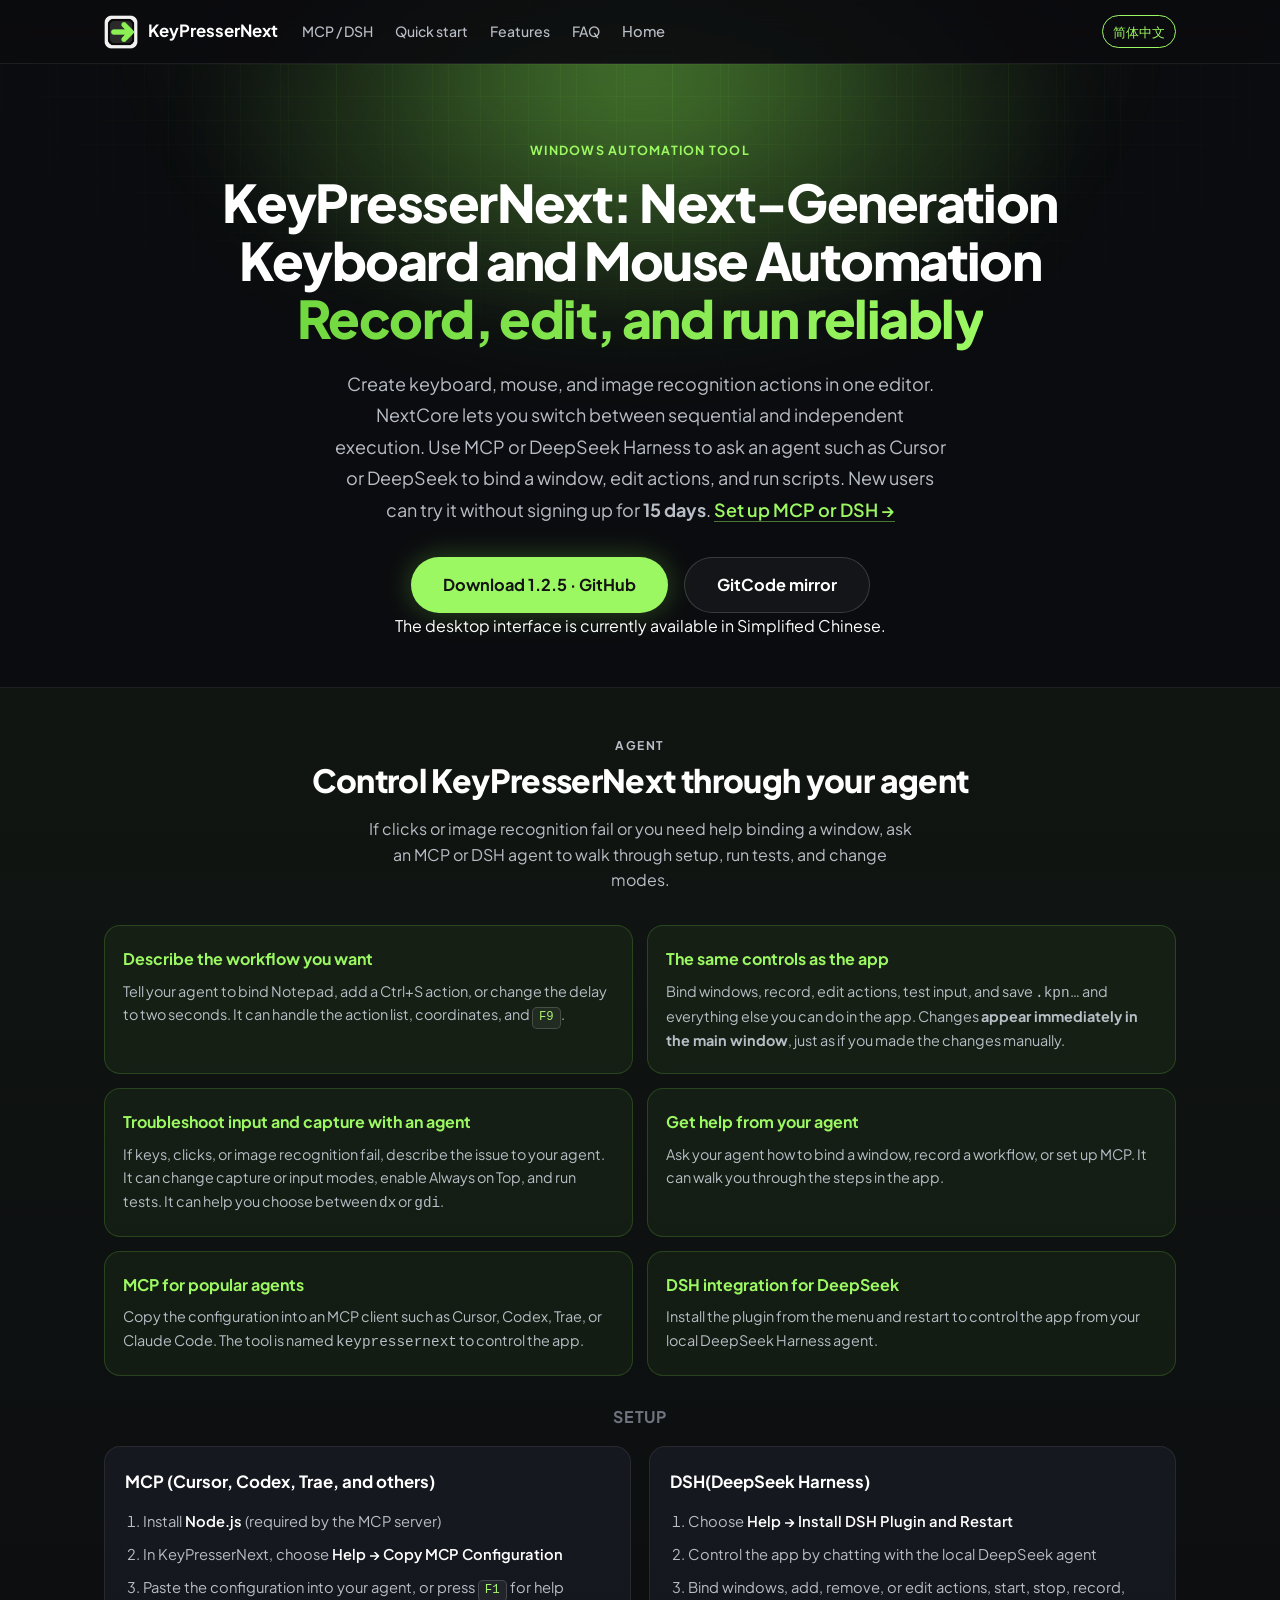
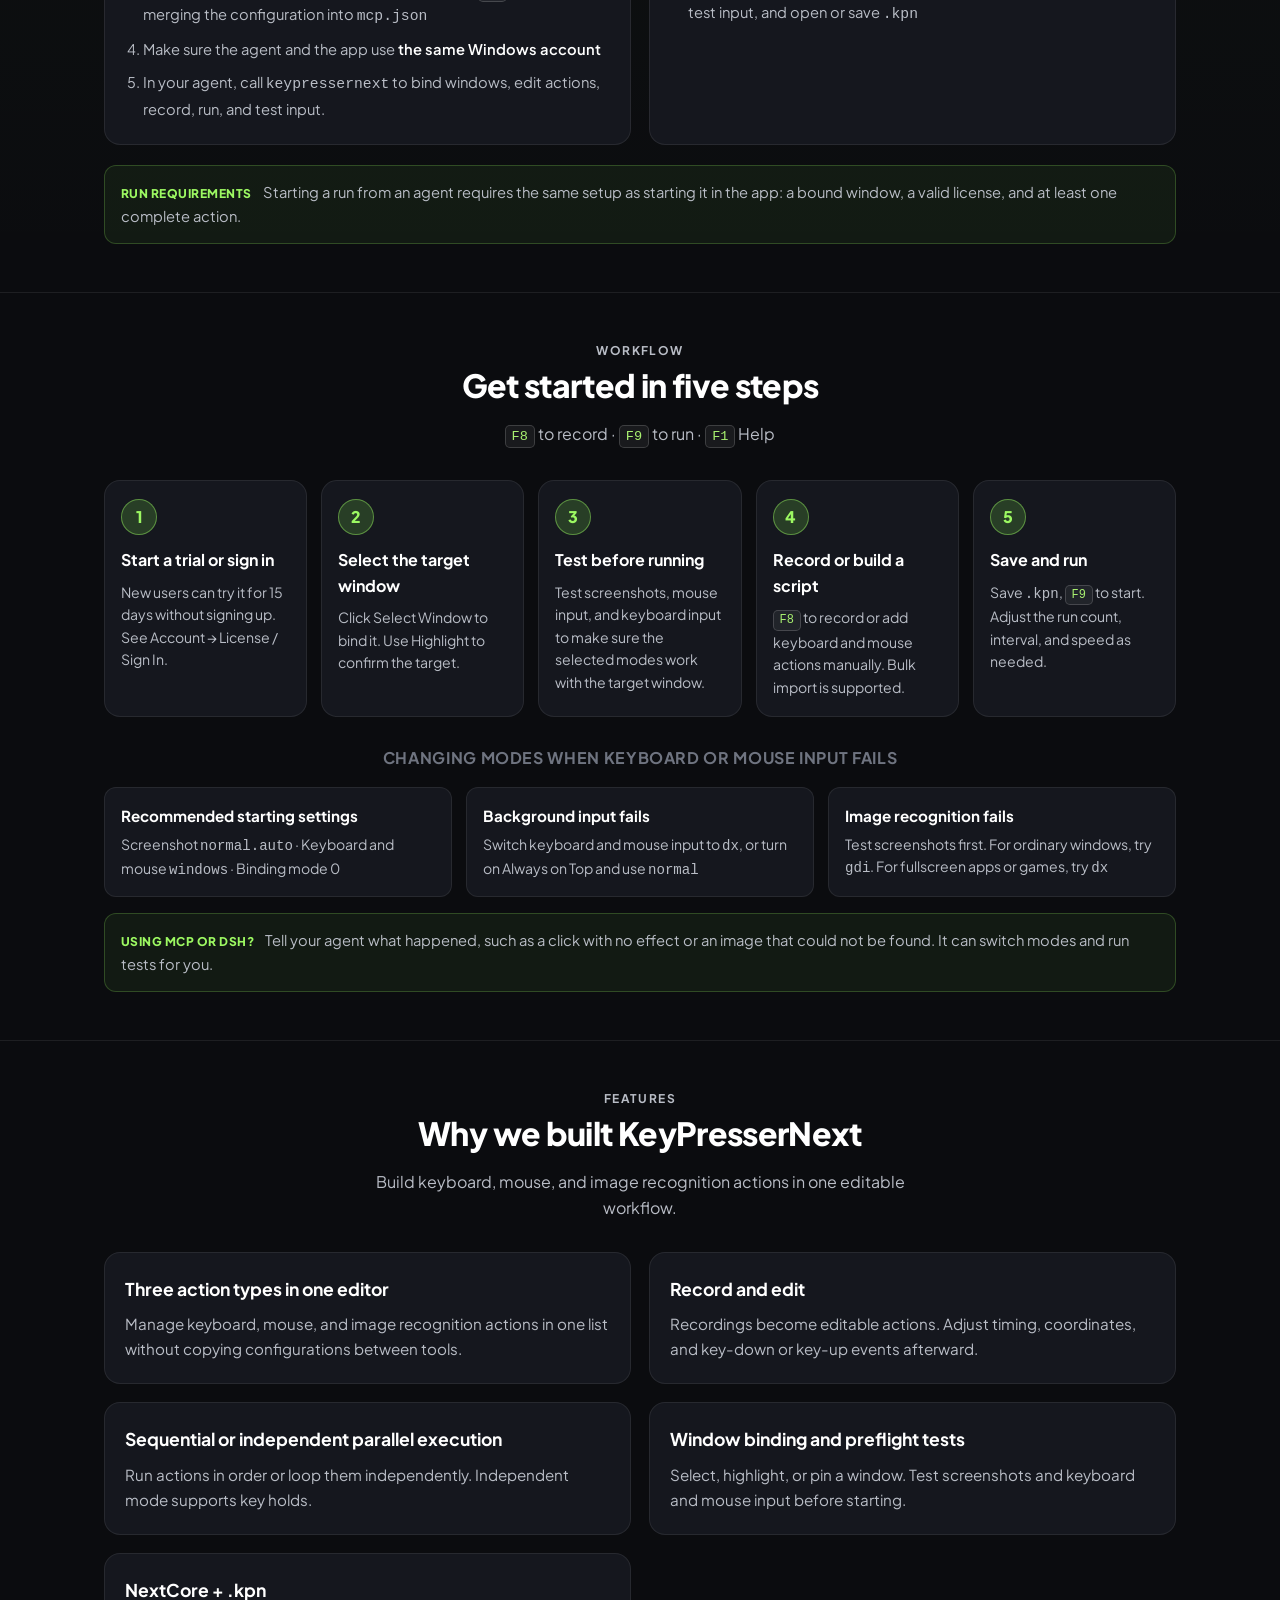
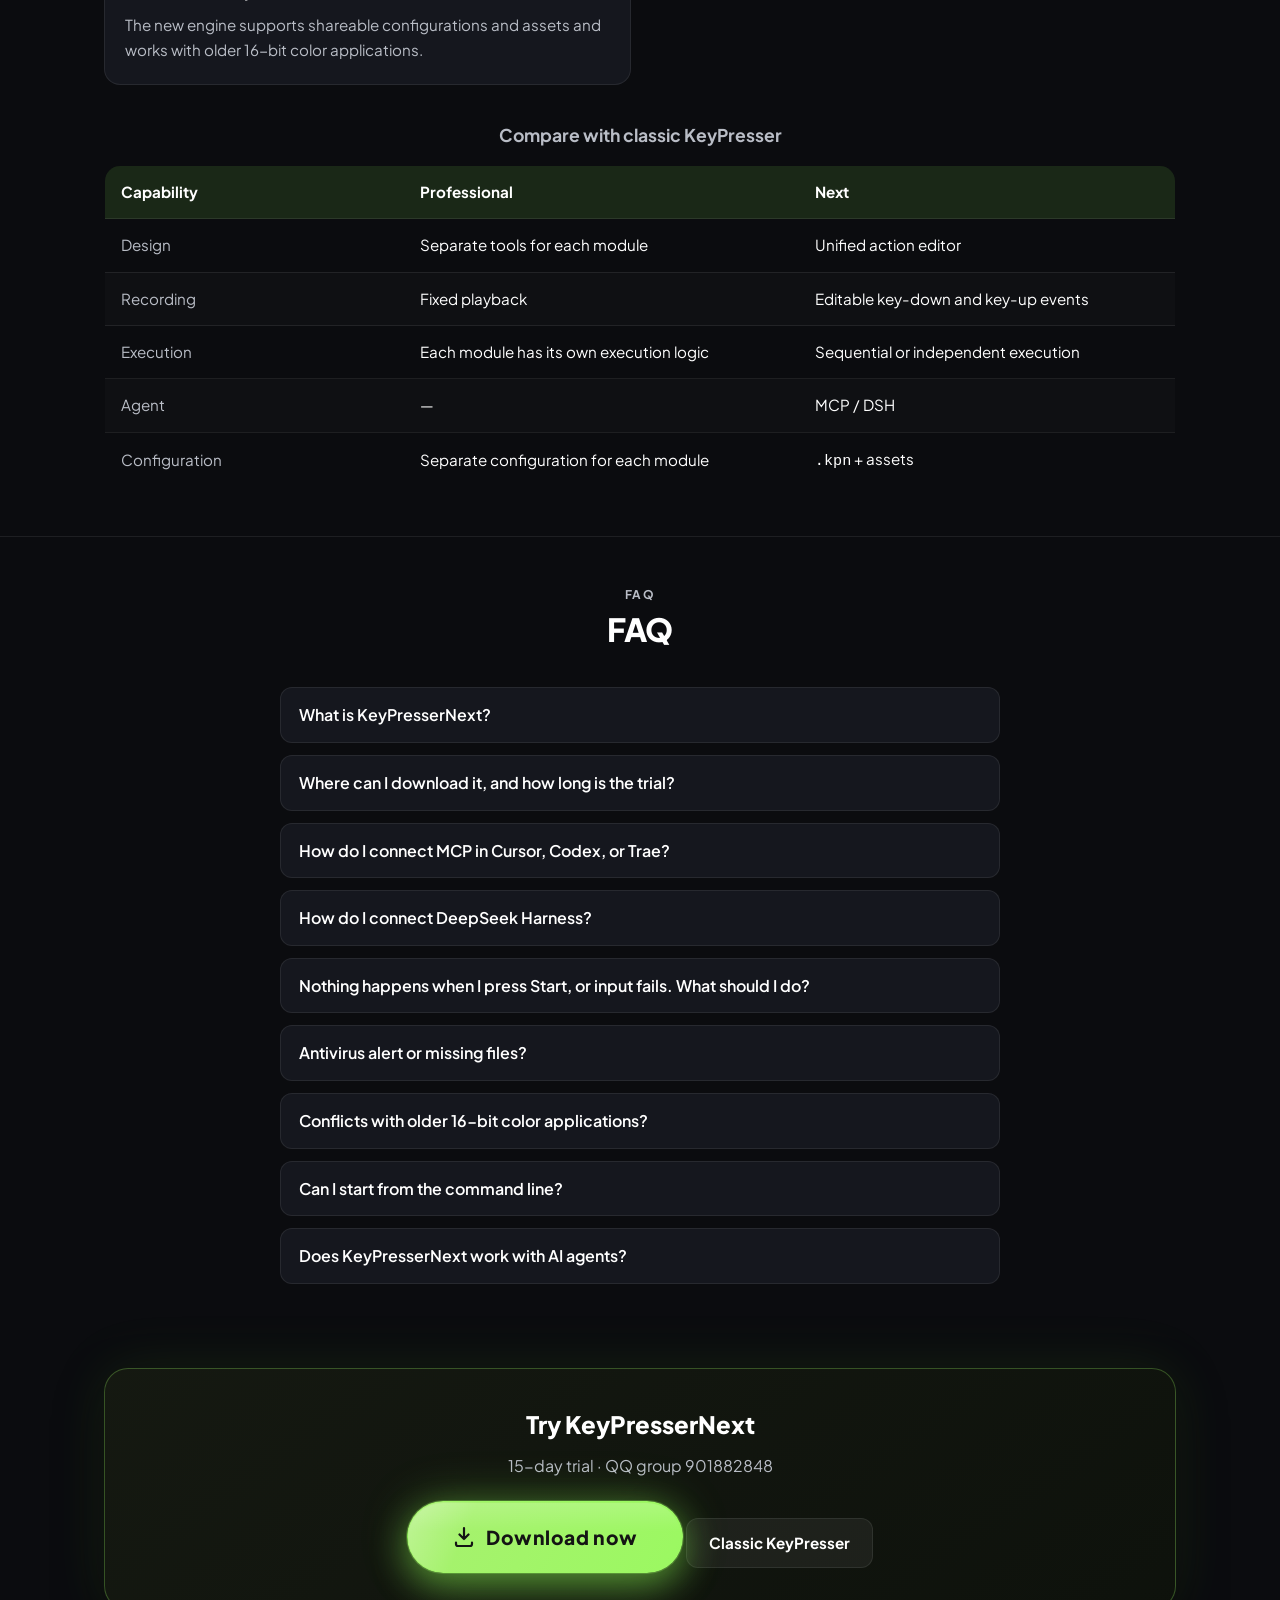
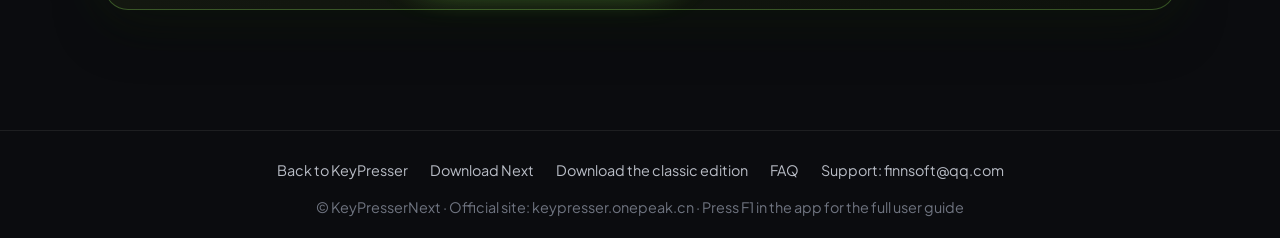
==== en.html @ f45d4921 "Publish the bilingual KeyPresserNext product site" ====
<!DOCTYPE html>
<html lang="en">
<head>
    <meta charset="UTF-8">
    <meta name="viewport" content="width=device-width, initial-scale=1.0">
    <title>KeyPresserNext — Windows Macro Editor with MCP Support</title>
    <meta name="description" content="Download KeyPresserNext for Windows. Record and edit keyboard, mouse, and image actions in one list, then replay them or control the editor with MCP. Try it for 15 days.">
    <meta name="author" content="KeyPresserNext">
    <meta name="robots" content="index,follow,max-image-preview:large,max-snippet:-1,max-video-preview:-1">
    <meta name="theme-color" content="#101208">
    <meta name="application-name" content="KeyPresserNext">
    <link rel="canonical" href="https://keypressernext.onepeak.cn/en.html">
    <link rel="alternate" hreflang="zh-CN" href="https://keypressernext.onepeak.cn/">
    <link rel="alternate" hreflang="en" href="https://keypressernext.onepeak.cn/en.html">
    <link rel="alternate" hreflang="x-default" href="https://keypressernext.onepeak.cn/">
    <meta property="og:locale:alternate" content="zh_CN">
    <meta property="og:title" content="KeyPresserNext — Windows Macro Editor with MCP Support">
    <meta property="og:description" content="Download KeyPresserNext for Windows. Record and edit keyboard, mouse, and image actions in one list, then replay them or control the editor with MCP. Try it for 15 days.">
    <meta property="og:type" content="website">
    <meta property="og:url" content="https://keypressernext.onepeak.cn/en.html">
    <meta property="og:site_name" content="KeyPresserNext">
    <meta property="og:locale" content="en_US">
    <meta property="og:image" content="https://cdn.jsdelivr.net/gh/wang161113/blogImage@main/img/keypresser-next-ui-1.2.0-dsh.png">
    <meta property="og:image:alt" content="KeyPresserNext running alongside DeepSeek Harness">
    <meta name="twitter:card" content="summary_large_image">
    <meta name="twitter:title" content="KeyPresserNext — Windows Macro Editor with MCP Support">
    <meta name="twitter:description" content="Download KeyPresserNext for Windows. Record and edit keyboard, mouse, and image actions in one list, then replay them or control the editor with MCP. Try it for 15 days.">
    <meta name="twitter:image" content="https://cdn.jsdelivr.net/gh/wang161113/blogImage@main/img/keypresser-next-ui-1.2.0-dsh.png">
    <meta name="twitter:image:alt" content="Preview of KeyPresserNext with DeepSeek Harness">
    <link rel="icon" href="keypresser-next-logo.png" type="image/png">
    <link rel="shortcut icon" href="keypresser-next-logo.png" type="image/png">
    <link rel="apple-touch-icon" href="keypresser-next-logo.png">
    <link rel="alternate" type="text/plain" href="https://keypresser.onepeak.cn/llms.txt" title="LLM summary">
    <link rel="alternate" type="text/plain" href="https://keypresser.onepeak.cn/llms-full.txt" title="LLM full summary">
    <script type="application/ld+json">
{
      "@context": "https://schema.org",
      "@graph": [
        {
          "@type": "Organization",
          "@id": "https://keypresser.onepeak.cn/#organization",
          "name": "KeyPresser",
          "url": "https://keypresser.onepeak.cn/",
          "logo": {
            "@type": "ImageObject",
            "url": "https://keypresser.onepeak.cn/logo.png"
          },
          "sameAs": [
            "https://keypresser.onepeak.cn/llms.txt"
          ]
        },
        {
          "@type": "WebSite",
          "@id": "https://keypresser.onepeak.cn/#website",
          "url": "https://keypresser.onepeak.cn/",
          "name": "Official KeyPresser site",
          "inLanguage": "en",
          "publisher": {
            "@id": "https://keypresser.onepeak.cn/#organization"
          }
        },
        {
          "@type": "WebPage",
          "@id": "https://keypressernext.onepeak.cn/en.html#webpage",
          "url": "https://keypressernext.onepeak.cn/en.html",
          "name": "KeyPresserNext – Windows Automation Editor",
          "headline": "KeyPresserNext: Control keyboard and mouse automation with MCP agents",
          "description": "KeyPresserNext combines keyboard, mouse, and image recognition in one action editor. It supports MCP, DeepSeek Harness, multiple agents, and 16-bit color compatibility. Edit recordings and switch between sequential and independent execution with NextCore. Available now with a 15-day trial and no signup.",
          "datePublished": "2026-07-21",
          "dateModified": "2026-11-22",
          "inLanguage": "en",
          "isPartOf": {
            "@id": "https://keypresser.onepeak.cn/#website"
          },
          "about": {
            "@id": "https://keypressernext.onepeak.cn/#keypressernext"
          },
          "mainEntity": {
            "@id": "https://keypressernext.onepeak.cn/#keypressernext"
          },
          "speakable": {
            "@type": "SpeakableSpecification",
            "cssSelector": [
              ".hero-lead",
              ".faq-a",
              "h1"
            ]
          },
          "significantLink": [
            "https://github.com/FinnWang-CN/KeyPresserNext/releases/download/KeyPresserNext1.2.5/KeyPresserNext-1.2.5-setup.exe",
            "https://www.bilibili.com/video/BV1tk8c6tEES/",
            "https://keypresser.onepeak.cn/",
            "https://keypresser.onepeak.cn/llms.txt"
          ]
        },
        {
          "@type": "VideoObject",
          "@id": "https://keypressernext.onepeak.cn/en.html#demo-video",
          "name": "Ask DeepSeek Harness to select a window, edit actions, or run a KeyPresserNext script",
          "description": "See how DeepSeek Harness can select a window, edit actions, and start a KeyPresserNext workflow.",
          "uploadDate": "2026-08-20",
          "embedUrl": "https://player.bilibili.com/player.html?bvid=BV1tk8c6tEES",
          "contentUrl": "https://www.bilibili.com/video/BV1tk8c6tEES/",
          "thumbnailUrl": "https://cdn.jsdelivr.net/gh/wang161113/blogImage@main/img/keypresser-next-ui-1.2.0-dsh.png",
          "inLanguage": "en",
          "isPartOf": {
            "@id": "https://keypressernext.onepeak.cn/en.html#webpage"
          }
        },
        {
          "@type": "SoftwareApplication",
          "@id": "https://keypressernext.onepeak.cn/#keypressernext",
          "name": "KeyPresserNext",
          "alternateName": [
            "KeyPresser Next",
            "KPNext",
            "KeyPresserNext"
          ],
          "applicationCategory": "UtilitiesApplication",
          "applicationSubCategory": "Automation",
          "operatingSystem": "Windows 10, Windows 11",
          "softwareRequirements": "Windows 10 or later",
          "softwareVersion": "1.2.5",
          "inLanguage": ["zh-CN", "en"],
          "isAccessibleForFree": true,
          "slogan": "Record, edit, and run reliably",
          "keywords": "KeyPresserNext,Windows automation,action editor,image recognition,keyboard and mouse recording,NextCore,MCP,DeepSeek Harness,DSH,Cursor,16-bit color,background input",
          "featureList": [
            "A unified action editor for keyboard, mouse, and image recognition",
            "Edit recorded key-down and key-up events separately",
            "Switch between sequential and independent execution",
            "Window binding, Always on Top, and preflight tests",
            "For MCP, select Help → Copy MCP Configuration. Use the keypressernext tool with local Node.js under the same Windows account as the agent.",
            "DeepSeek Harness (DSH) integration lets agents bind windows, edit actions, run scripts, and test input",
            "Supports older 16-bit color applications through software rendering without switching to 32-bit color",
            "Multiple screenshot, input, and binding modes, including normal.auto, windows, and dx",
            "Bulk import of action rows",
            "Default shortcuts: F8 to record, F9 to run. Both are customizable.",
            "Open a .kpn file from the command line with --autorun",
            "Free 15-day trial for new installations, with no signup",
            "New NextCore engine",
            ".kpn configuration with a matching assets folder"
          ],
          "description": "KeyPresserNext is the next generation of KeyPresser for Windows. With MCP and DeepSeek Harness, agents such as Cursor, Claude Code, and Codex can select windows, edit actions, and run scripts. The NextCore engine runs keyboard, mouse, and image recognition actions sequentially or independently from one editable list. Available now.",
          "url": "https://keypressernext.onepeak.cn/en.html",
          "downloadUrl": "https://github.com/FinnWang-CN/KeyPresserNext/releases/download/KeyPresserNext1.2.5/KeyPresserNext-1.2.5-setup.exe",
          "installUrl": "https://github.com/FinnWang-CN/KeyPresserNext/releases/download/KeyPresserNext1.2.5/KeyPresserNext-1.2.5-setup.exe",
          "image": "https://keypresser.onepeak.cn/keypresser-next-logo.png",
          "publisher": {
            "@id": "https://keypresser.onepeak.cn/#organization"
          },
          "isRelatedTo": {
            "@type": "SoftwareApplication",
            "name": "KeyPresser Professional",
            "url": "https://keypresser.onepeak.cn/index-en.html#download",
            "operatingSystem": "Windows"
          },
          "offers": {
            "@type": "Offer",
            "name": "Download installer (includes a 15-day trial)",
            "price": "0",
            "priceCurrency": "CNY",
            "availability": "https://schema.org/InStock",
            "url": "https://github.com/FinnWang-CN/KeyPresserNext/releases/download/KeyPresserNext1.2.5/KeyPresserNext-1.2.5-setup.exe",
            "description": "The installer is free. New users can try it for 15 days without signing up. Continued use requires a membership."
          }
        },
        {
          "@type": "HowTo",
          "@id": "https://keypressernext.onepeak.cn/en.html#howto",
          "name": "Getting started with KeyPresserNext",
          "description": "Start a trial or sign in, bind a window, test your setup, and record and run your first script in about 10 minutes.",
          "totalTime": "PT10M",
          "estimatedCost": {
            "@type": "MonetaryAmount",
            "currency": "CNY",
            "value": "0"
          },
          "tool": {
            "@type": "HowToTool",
            "name": "KeyPresserNext（Windows）"
          },
          "step": [
            {
              "@type": "HowToStep",
              "position": 1,
              "name": "Start a trial or sign in",
              "text": "After installation, start a 15-day trial without signing up, or use Account → License / Sign In to sync your membership."
            },
            {
              "@type": "HowToStep",
              "position": 2,
              "name": "Select the target window",
              "text": "Click Select Window to bind the target. Use Highlight Selected Window to confirm it, or enable Always on Top."
            },
            {
              "@type": "HowToStep",
              "position": 3,
              "name": "Test before running",
              "text": "Test screenshot capture and mouse and keyboard input. Check the log to see whether the selected modes work with your target."
            },
            {
              "@type": "HowToStep",
              "position": 4,
              "name": "Record or add actions manually",
              "text": "Press F8 to record, or add keyboard and mouse actions. Image recognition, coordinate picking, and bulk import are supported."
            },
            {
              "@type": "HowToStep",
              "position": 5,
              "name": "Save and run",
              "text": "Save to a .kpn file. Image recognition resources go in a matching assets folder. Press F9 to start or stop. Run count, interval, and speed are adjustable."
            }
          ],
          "inLanguage": "en"
        },
        {
          "@type": "FAQPage",
          "@id": "https://keypressernext.onepeak.cn/en.html#faq",
          "mainEntity": [
            {
              "@type": "Question",
              "name": "What is KeyPresserNext?",
              "acceptedAnswer": {
                "@type": "Answer",
                "text": "A next-generation Windows automation tool that combines keyboard, mouse, and image recognition in one action editor. Edit recordings, switch between sequential and independent execution, and run scripts with NextCore. It supports MCP (Help → Copy MCP Configuration, tool name keypressernext) and DSH."
              }
            },
            {
              "@type": "Question",
              "name": "Where can I download it, and how long is the trial?",
              "acceptedAnswer": {
                "@type": "Answer",
                "text": "Use either download button or open the installer. New installations include a trial of 15 days. The classic edition is still available on the downloads page. Continued use requires a membership."
              }
            },
            {
              "@type": "Question",
              "name": "How do I connect MCP in Cursor, Codex, or Trae?",
              "acceptedAnswer": {
                "@type": "Answer",
                "text": "Choose Help → Copy MCP Configuration and paste the configuration into your agent or merge it into mcp.json. Install Node.js locally and run the agent under the same Windows account. Tool name: keypressernext."
              }
            },
            {
              "@type": "Question",
              "name": "How do I connect DeepSeek Harness?",
              "acceptedAnswer": {
                "@type": "Answer",
                "text": "Choose Help → Install DSH Plugin and Restart."
              }
            },
            {
              "@type": "Question",
              "name": "Nothing happens when I press Start, or input fails. What should I do?",
              "acceptedAnswer": {
                "@type": "Answer",
                "text": "Bind a window, verify your license, and enable at least one action. For keyboard and mouse input, try dx / normal or enable Always on Top. For image recognition, test screenshots first and check the log. If MCP or DSH is connected, ask your agent to help switch modes."
              }
            },
            {
              "@type": "Question",
              "name": "Antivirus alert or missing files?",
              "acceptedAnswer": {
                "@type": "Answer",
                "text": "These are often false positives. Restore KeyPresserNext.exe / NextCore.dll and add the installation folder to your antivirus exclusions."
              }
            },
            {
              "@type": "Question",
              "name": "Conflicts with older 16-bit color applications?",
              "acceptedAnswer": {
                "@type": "Answer",
                "text": "In Settings, enable 16-bit color compatibility. Restart the app to apply the change."
              }
            },
            {
              "@type": "Question",
              "name": "Can I start from the command line?",
              "acceptedAnswer": {
                "@type": "Answer",
                "text": "KeyPresserNext.exe \"D:\\foo.kpn\" --autorun. If the app is already open, the existing window is brought forward."
              }
            },
            {
              "@type": "Question",
              "name": "Does KeyPresserNext work with AI agents?",
              "acceptedAnswer": {
                "@type": "Answer",
                "text": "Yes. KeyPresserNext supports MCP and DeepSeek Harness (DSH). An agent can bind a target window, edit action rows, run scripts, and test keyboard and mouse input."
              }
            }
          ],
          "inLanguage": "en",
          "url": "https://keypressernext.onepeak.cn/en.html#faq"
        },
        {
          "@type": "BreadcrumbList",
          "@id": "https://keypressernext.onepeak.cn/en.html#breadcrumb",
          "itemListElement": [
            {
              "@type": "ListItem",
              "position": 1,
              "name": "Home",
              "item": "https://keypresser.onepeak.cn/"
            },
            {
              "@type": "ListItem",
              "position": 2,
              "name": "KeyPresserNext",
              "item": "https://keypressernext.onepeak.cn/"
            }
          ]
        }
      ]
    }
    </script>
    <link rel="preconnect" href="https://fonts.googleapis.com">
    <link rel="preconnect" href="https://fonts.gstatic.com" crossorigin>
    <link href="https://fonts.googleapis.com/css2?family=Plus+Jakarta+Sans:wght@400;500;600;700;800&display=swap" rel="stylesheet">
    <style>
        :root {
            --bg: #0b0c0f;
            --bg-muted: #14161b;
            --text: #ffffff;
            --text-secondary: #b9bdc6;
            --text-muted: #6f7480;
            --border: rgba(255, 255, 255, 0.08);
            --accent: #88F050;
            --accent-bright: #9CF862;
            --accent-dim: #72D840;
            --accent-deep: #58B830;
            --accent-soft: #A8F070;
            --accent-text: #141414;
            --accent-glow: rgba(136, 240, 80, 0.28);
            --radius: 16px;
            --radius-lg: 24px;
            --font: 'Plus Jakarta Sans', -apple-system, BlinkMacSystemFont, 'Segoe UI', 'Microsoft YaHei', sans-serif;
            --nav-h: 64px;
            --max-w: 1120px;
        }
        * { margin: 0; padding: 0; box-sizing: border-box; }
        html { scroll-behavior: smooth; }
        body {
            font-family: var(--font);
            background: var(--bg);
            color: var(--text);
            line-height: 1.6;
            min-height: 100vh;
        }
        a { color: var(--accent-bright); }
        .bg-scene {
            position: fixed;
            inset: 0;
            pointer-events: none;
            z-index: 0;
            overflow: hidden;
        }
        .bg-spotlight {
            position: absolute;
            width: 70%;
            height: 50%;
            left: 15%;
            top: -10%;
            background: radial-gradient(ellipse, var(--accent-glow) 0%, transparent 70%);
            filter: blur(40px);
        }
        .bg-mesh {
            position: absolute;
            inset: 0;
            background-image:
                linear-gradient(rgba(136, 240, 80, 0.05) 1px, transparent 1px),
                linear-gradient(90deg, rgba(136, 240, 80, 0.05) 1px, transparent 1px);
            background-size: 48px 48px;
            mask-image: radial-gradient(ellipse 80% 60% at 50% 0%, #000 10%, transparent 75%);
            -webkit-mask-image: radial-gradient(ellipse 80% 60% at 50% 0%, #000 10%, transparent 75%);
        }
        .container {
            max-width: var(--max-w);
            margin: 0 auto;
            padding: 0 24px;
            position: relative;
            z-index: 1;
        }
        .site-nav {
            position: sticky;
            top: 0;
            z-index: 1000;
            height: var(--nav-h);
            background: rgba(11, 12, 15, 0.82);
            backdrop-filter: blur(16px);
            -webkit-backdrop-filter: blur(16px);
            border-bottom: 1px solid var(--border);
        }
        .nav-inner {
            max-width: var(--max-w);
            margin: 0 auto;
            padding: 0 24px;
            height: 100%;
            display: flex;
            align-items: center;
            justify-content: space-between;
            gap: 24px;
        }
        .nav-brand {
            display: flex;
            align-items: center;
            gap: 10px;
            text-decoration: none;
            color: var(--text);
            font-weight: 700;
            font-size: 1.05em;
        }
        .nav-brand img {
            width: 34px;
            height: 34px;
            object-fit: contain;
        }
        .nav-links {
            display: flex;
            align-items: center;
            gap: 22px;
            flex-wrap: wrap;
        }
        .nav-links a {
            color: var(--text-secondary);
            text-decoration: none;
            font-size: 0.92em;
            font-weight: 500;
        }
        .nav-links a:hover,
        .nav-links a.is-active { color: var(--accent-bright); }

        .hero {
            text-align: center;
            padding: 72px 0 48px;
            position: relative;
            overflow: hidden;
            isolation: isolate;
        }
        .hero::before,
        .hero::after {
            content: '';
            position: absolute;
            pointer-events: none;
            z-index: 0;
        }
        .hero::before {
            width: 1000px;
            height: 560px;
            top: -300px;
            left: 50%;
            transform: translateX(-50%);
            background: radial-gradient(ellipse, rgba(136, 240, 80, 0.32) 0%, rgba(136, 240, 80, 0.08) 40%, transparent 72%);
            filter: blur(30px);
            animation: heroGlowPulse 8s ease-in-out infinite;
        }
        .hero::after {
            inset: 0;
            background-image:
                linear-gradient(rgba(136, 240, 80, 0.06) 1px, transparent 1px),
                linear-gradient(90deg, rgba(136, 240, 80, 0.06) 1px, transparent 1px);
            background-size: 56px 56px;
            mask-image: radial-gradient(ellipse 85% 60% at 50% 0%, #000 8%, transparent 72%);
            -webkit-mask-image: radial-gradient(ellipse 85% 60% at 50% 0%, #000 8%, transparent 72%);
            opacity: 0.85;
        }
        .hero > .container {
            position: relative;
            z-index: 1;
        }
        .hero .section-eyebrow {
            display: inline-block;
            font-size: 0.78em;
            font-weight: 700;
            letter-spacing: 0.1em;
            text-transform: uppercase;
            color: var(--accent-bright);
            margin-bottom: 12px;
        }
        .hero-title {
            font-size: clamp(2rem, 4.5vw, 3.25rem);
            font-weight: 800;
            line-height: 1.12;
            letter-spacing: -0.03em;
            color: var(--text);
            margin-bottom: 20px;
        }
        .hero-accent {
            background: linear-gradient(90deg, var(--accent-dim) 0%, var(--accent-bright) 100%);
            -webkit-background-clip: text;
            -webkit-text-fill-color: transparent;
            background-clip: text;
            font-weight: 800;
        }
        .hero-lead {
            font-size: 1.125rem;
            color: var(--text-secondary);
            max-width: 620px;
            margin: 0 auto;
            line-height: 1.75;
        }
        .hero-lead a {
            color: var(--accent-bright);
            font-weight: 600;
            text-decoration: none;
            border-bottom: 1px solid rgba(156, 248, 98, 0.45);
        }
        .hero-lead a:hover {
            color: var(--accent);
        }
        .hero-download-buttons {
            display: flex;
            justify-content: center;
            gap: 16px;
            margin-top: 32px;
            flex-wrap: wrap;
        }
        .download-btn {
            display: inline-flex;
            align-items: center;
            justify-content: center;
            gap: 10px;
            padding: 14px 32px;
            min-width: 168px;
            border-radius: 999px;
            text-decoration: none;
            font-size: 1.02em;
            font-weight: 700;
            transition: transform 0.2s ease, box-shadow 0.2s ease, background 0.2s ease, border-color 0.2s ease;
        }
        .download-btn.primary {
            background: var(--accent-bright);
            color: var(--accent-text);
            box-shadow: 0 0 28px rgba(136, 240, 80, 0.28);
        }
        .download-btn.primary:hover {
            background: var(--accent-soft);
            box-shadow: 0 0 36px rgba(156, 248, 98, 0.38);
            transform: translateY(-2px);
        }
        .download-btn.secondary {
            background: rgba(255, 255, 255, 0.04);
            color: var(--text);
            border: 1px solid rgba(255, 255, 255, 0.16);
        }
        .download-btn.secondary:hover {
            background: rgba(255, 255, 255, 0.08);
            border-color: rgba(255, 255, 255, 0.22);
            transform: translateY(-2px);
        }
        @keyframes heroGlowPulse {
            0%, 100% { opacity: 0.85; transform: translateX(-50%) scale(1); }
            50% { opacity: 1; transform: translateX(-50%) scale(1.04); }
        }
        .feature-grid-tight .feature-card {
            padding: 22px 20px;
        }
        .feature-grid-tight .feature-num { display: none; }
        .btn {
            display: inline-flex;
            align-items: center;
            justify-content: center;
            gap: 10px;
            padding: 12px 22px;
            border-radius: 12px;
            font-weight: 700;
            font-size: 0.95rem;
            text-decoration: none;
            transition: transform 0.2s ease, filter 0.2s ease, box-shadow 0.2s ease;
        }
        .btn:hover { transform: translateY(-1px); filter: brightness(1.06); }
        .btn-primary {
            color: var(--accent-text);
            background: linear-gradient(135deg, var(--accent-dim), var(--accent-bright));
            box-shadow: 0 8px 24px rgba(136, 240, 80, 0.35);
        }
        .btn-download {
            position: relative;
            overflow: hidden;
            isolation: isolate;
            min-width: 260px;
            padding: 20px 44px;
            border-radius: 999px;
            font-size: 1.2rem;
            font-weight: 800;
            letter-spacing: 0.04em;
            color: var(--accent-text);
            border: 1px solid rgba(156, 248, 98, 0.35);
            background:
                linear-gradient(120deg, var(--accent-soft) 0%, var(--accent-bright) 42%, var(--accent) 78%, var(--accent-dim) 100%);
            background-size: 220% 220%;
            box-shadow:
                0 0 0 1px rgba(156, 248, 98, 0.25),
                0 14px 36px rgba(136, 240, 80, 0.45),
                0 0 48px rgba(136, 240, 80, 0.28);
            animation: downloadPulse 2.6s ease-in-out infinite, downloadSheen 5s linear infinite;
            transition: transform 0.22s ease, box-shadow 0.22s ease, filter 0.22s ease;
        }
        .btn-download::before {
            content: "";
            position: absolute;
            inset: -40% -60%;
            background: linear-gradient(
                105deg,
                transparent 35%,
                rgba(255, 255, 255, 0.38) 50%,
                transparent 65%
            );
            transform: translateX(-30%) rotate(8deg);
            animation: downloadSweep 3.2s ease-in-out infinite;
            pointer-events: none;
            z-index: 0;
        }
        .btn-download::after {
            content: "";
            position: absolute;
            inset: 1px;
            border-radius: inherit;
            background: linear-gradient(180deg, rgba(255,255,255,0.16), transparent 42%);
            pointer-events: none;
            z-index: 0;
        }
        .btn-download > * {
            position: relative;
            z-index: 1;
        }
        .btn-download .dl-icon {
            width: 1.25em;
            height: 1.25em;
            flex-shrink: 0;
        }
        .btn-download:hover {
            transform: translateY(-3px) scale(1.03);
            filter: brightness(1.08);
            box-shadow:
                0 0 0 1px rgba(168, 248, 112, 0.55),
                0 18px 44px rgba(136, 240, 80, 0.55),
                0 0 72px rgba(156, 248, 98, 0.42);
        }
        .btn-download:active {
            transform: translateY(-1px) scale(0.99);
        }
        .btn-download:focus-visible {
            outline: 2px solid var(--accent-bright);
            outline-offset: 4px;
        }
        @keyframes downloadPulse {
            0%, 100% {
                box-shadow:
                    0 0 0 1px rgba(156, 248, 98, 0.25),
                    0 14px 36px rgba(136, 240, 80, 0.42),
                    0 0 40px rgba(136, 240, 80, 0.24);
            }
            50% {
                box-shadow:
                    0 0 0 1px rgba(168, 248, 112, 0.45),
                    0 16px 42px rgba(136, 240, 80, 0.52),
                    0 0 64px rgba(156, 248, 98, 0.38);
            }
        }
        @keyframes downloadSheen {
            0% { background-position: 0% 50%; }
            50% { background-position: 100% 50%; }
            100% { background-position: 0% 50%; }
        }
        @keyframes downloadSweep {
            0%, 55% { transform: translateX(-40%) rotate(8deg); opacity: 0; }
            60% { opacity: 1; }
            78% { transform: translateX(40%) rotate(8deg); opacity: 0.85; }
            100% { transform: translateX(55%) rotate(8deg); opacity: 0; }
        }
        @media (prefers-reduced-motion: reduce) {
            .btn-download,
            .btn-download::before {
                animation: none;
            }
        }
        .btn-ghost {
            color: var(--text);
            background: rgba(255, 255, 255, 0.06);
            border: 1px solid var(--border);
        }
        .btn-disabled {
            color: rgba(255, 255, 255, 0.5);
            background: rgba(255, 255, 255, 0.06);
            border: 1px dashed rgba(255, 255, 255, 0.18);
            cursor: default;
            user-select: none;
        }
        .btn-disabled:hover { transform: none; filter: none; }

        .section {
            padding: 48px 0;
            border-top: 1px solid var(--border);
            scroll-margin-top: calc(var(--nav-h) + 12px);
        }
        .section-agent {
            background: linear-gradient(180deg, rgba(136, 240, 80, 0.04) 0%, transparent 100%);
        }
        .section-head {
            text-align: center;
            margin-bottom: 32px;
        }
        .section-eyebrow {
            font-size: 12px;
            font-weight: 700;
            letter-spacing: 0.12em;
            text-transform: uppercase;
            color: var(--accent-bright);
            margin-bottom: 10px;
        }
        .section-head h2 {
            font-size: clamp(1.5rem, 3vw, 2rem);
            font-weight: 800;
            letter-spacing: -0.02em;
            margin-bottom: 10px;
        }
        .section-head p {
            color: var(--text-secondary);
            max-width: 34em;
            margin: 0 auto;
        }

        .feature-grid {
            display: grid;
            grid-template-columns: repeat(2, minmax(0, 1fr));
            gap: 18px;
        }
        .feature-card {
            padding: 22px 22px 20px;
            border-radius: var(--radius);
            background: rgba(26, 29, 36, 0.72);
            border: 1px solid var(--border);
        }
        .feature-card h3 {
            font-size: 1.1rem;
            font-weight: 700;
            margin-bottom: 8px;
        }
        .feature-card p {
            color: var(--text-secondary);
            font-size: 0.95rem;
            line-height: 1.65;
        }
        .feature-num {
            display: inline-block;
            font-size: 12px;
            font-weight: 700;
            color: var(--accent-bright);
            letter-spacing: 0.06em;
            margin-bottom: 8px;
        }

        .compare-table {
            width: 100%;
            border-collapse: collapse;
            font-size: 0.95rem;
            overflow: hidden;
            border-radius: var(--radius);
            border: 1px solid var(--border);
        }
        .compare-table th,
        .compare-table td {
            padding: 14px 16px;
            text-align: left;
            border-bottom: 1px solid var(--border);
        }
        .compare-table th {
            background: rgba(136, 240, 80, 0.12);
            font-weight: 700;
        }
        .compare-table tr:last-child td { border-bottom: none; }
        .compare-table td:first-child {
            color: var(--text-secondary);
            width: 28%;
        }
        .compare-table tbody tr:nth-child(even) {
            background: rgba(255, 255, 255, 0.02);
        }

        .steps {
            display: grid;
            grid-template-columns: repeat(3, minmax(0, 1fr));
            gap: 20px;
        }
        .step {
            text-align: center;
            padding: 8px 12px;
        }
        .step-n {
            width: 36px;
            height: 36px;
            margin: 0 auto 12px;
            border-radius: 50%;
            display: flex;
            align-items: center;
            justify-content: center;
            font-weight: 800;
            background: rgba(136, 240, 80, 0.18);
            border: 1px solid rgba(156, 248, 98, 0.45);
            color: var(--accent-bright);
        }
        .step h3 {
            font-size: 1.05rem;
            margin-bottom: 6px;
        }
        .step p {
            color: var(--text-secondary);
            font-size: 0.92rem;
        }

        .cta-band {
            margin: 24px 0 72px;
            padding: 36px 28px;
            border-radius: var(--radius-lg);
            text-align: center;
            background:
                linear-gradient(145deg, rgba(22, 26, 18, 0.95) 0%, rgba(14, 18, 12, 0.98) 100%);
            border: 1px solid rgba(156, 248, 98, 0.28);
            box-shadow: 0 20px 50px rgba(0, 0, 0, 0.35), 0 0 60px rgba(136, 240, 80, 0.1);
        }
        .cta-band h2 {
            font-size: 1.5rem;
            font-weight: 800;
            margin-bottom: 10px;
        }
        .cta-band p {
            color: var(--text-secondary);
            margin-bottom: 22px;
        }
        .cta-band .qq {
            display: inline-block;
            margin-top: 14px;
            padding: 10px 16px;
            border-radius: 10px;
            background: rgba(136, 240, 80, 0.15);
            border: 1px solid rgba(156, 248, 98, 0.35);
            font-weight: 600;
            user-select: text;
        }

        .faq-list {
            max-width: 720px;
            margin: 0 auto;
        }
        .faq-list details {
            border: 1px solid var(--border);
            border-radius: 12px;
            background: rgba(26, 29, 36, 0.72);
            margin-bottom: 12px;
            padding: 0;
        }
        .faq-list summary {
            cursor: pointer;
            padding: 14px 18px;
            font-weight: 600;
            list-style: none;
        }
        .faq-list summary::-webkit-details-marker { display: none; }
        .faq-list .faq-a {
            padding: 0 18px 14px;
            color: var(--text-secondary);
            font-size: 0.95rem;
            line-height: 1.65;
        }

        footer {
            border-top: 1px solid var(--border);
            padding: 28px 0;
            color: var(--text-muted);
            font-size: 0.9rem;
            text-align: center;
            position: relative;
            z-index: 1;
        }
        footer a {
            color: var(--text-secondary);
            text-decoration: none;
            margin: 0 10px;
        }
        footer a:hover { color: var(--accent-bright); }


        @media (max-width: 800px) {
            .feature-grid,
            .steps { grid-template-columns: 1fr; }
            .hero { padding: 48px 0 32px; }
            .hero-title { font-size: clamp(1.75rem, 6vw, 2.5rem); }
            .hero-lead { font-size: 1rem; }
            .download-btn {
                min-width: min(100%, 200px);
                width: 100%;
                max-width: 280px;
            }
            .nav-links { gap: 14px; }
            .compare-table { font-size: 0.85rem; }
            .compare-table th,
            .compare-table td { padding: 10px 12px; }
            .btn-download {
                min-width: min(100%, 280px);
                width: 100%;
                max-width: 320px;
                padding: 18px 28px;
                font-size: 1.1rem;
            }
        }
        /* enrich:start */
        kbd {
            display: inline-block;
            padding: 1px 6px;
            border-radius: 5px;
            border: 1px solid rgba(255, 255, 255, 0.16);
            background: rgba(255, 255, 255, 0.06);
            font-family: Consolas, "Cascadia Mono", "Courier New", monospace;
            font-size: 0.85em;
            line-height: 1.4;
            color: var(--accent-soft);
        }
        .chip-row {
            display: flex;
            flex-wrap: wrap;
            gap: 8px;
            justify-content: center;
            margin: 0 auto 28px;
            max-width: 720px;
        }
        .chip {
            display: inline-flex;
            align-items: center;
            gap: 6px;
            padding: 6px 12px;
            border-radius: 999px;
            font-size: 12.5px;
            font-weight: 600;
            color: var(--text-secondary);
            background: rgba(255, 255, 255, 0.04);
            border: 1px solid var(--border);
        }
        .chip em {
            font-style: normal;
            color: var(--accent-bright);
            font-weight: 800;
        }
        .cap-grid {
            display: grid;
            grid-template-columns: repeat(3, minmax(0, 1fr));
            gap: 18px;
        }
        .cap-card {
            padding: 22px;
            border-radius: var(--radius);
            background: rgba(26, 29, 36, 0.72);
            border: 1px solid var(--border);
        }
        .cap-card h3 {
            font-size: 1.05rem;
            font-weight: 700;
            margin-bottom: 10px;
        }
        .cap-card ul {
            margin: 0;
            padding-left: 1.1em;
            color: var(--text-secondary);
            font-size: 0.92rem;
            line-height: 1.7;
        }
        .cap-card li + li { margin-top: 4px; }
        .kv-grid {
            display: grid;
            gap: 10px;
            max-width: 860px;
            margin: 0 auto;
        }
        .kv-item {
            display: grid;
            grid-template-columns: 140px minmax(0, 1fr);
            gap: 12px;
            padding: 12px 16px;
            border-radius: 12px;
            background: rgba(26, 29, 36, 0.72);
            border: 1px solid var(--border);
            align-items: start;
        }
        .kv-item .k {
            font-weight: 700;
            font-size: 0.92rem;
            color: #fff;
        }
        .kv-item .v {
            color: var(--text-secondary);
            font-size: 0.92rem;
            line-height: 1.6;
        }
        .mode-grid {
            display: grid;
            grid-template-columns: repeat(3, minmax(0, 1fr));
            gap: 14px;
            margin-top: 8px;
        }
        .mode-card {
            padding: 16px 16px 14px;
            border-radius: 12px;
            background: rgba(26, 29, 36, 0.72);
            border: 1px solid var(--border);
        }
        .mode-card .name {
            font-weight: 700;
            font-size: 0.95rem;
            margin-bottom: 6px;
            display: flex;
            align-items: center;
            gap: 8px;
            flex-wrap: wrap;
        }
        .mode-card p {
            color: var(--text-secondary);
            font-size: 0.88rem;
            line-height: 1.55;
            margin: 0;
        }
        .badge {
            display: inline-block;
            padding: 2px 8px;
            border-radius: 999px;
            font-size: 11px;
            font-weight: 700;
            color: var(--accent-bright);
            background: rgba(136, 240, 80, 0.15);
            border: 1px solid rgba(156, 248, 98, 0.32);
        }
        .callout {
            max-width: 860px;
            margin: 20px auto 0;
            padding: 14px 16px;
            border-radius: 12px;
            border: 1px solid rgba(156, 248, 98, 0.22);
            background: rgba(136, 240, 80, 0.06);
            color: var(--text-secondary);
            font-size: 0.92rem;
            line-height: 1.65;
        }
        .callout.warn {
            border-color: rgba(201, 162, 39, 0.35);
            background: rgba(201, 162, 39, 0.08);
        }
        .callout .lbl {
            display: inline-block;
            font-weight: 800;
            color: var(--accent-bright);
            margin-right: 8px;
            font-size: 12px;
            letter-spacing: 0.04em;
            text-transform: uppercase;
        }
        .callout.warn .lbl { color: #e6c86a; }
        .trial-band {
            display: grid;
            grid-template-columns: 1.2fr 1fr;
            gap: 18px;
            align-items: stretch;
        }
        .trial-card {
            padding: 24px;
            border-radius: var(--radius);
            background: rgba(26, 29, 36, 0.72);
            border: 1px solid var(--border);
        }
        .trial-card h3 {
            font-size: 1.1rem;
            margin-bottom: 10px;
        }
        .trial-card p,
        .trial-card li {
            color: var(--text-secondary);
            font-size: 0.94rem;
            line-height: 1.65;
        }
        .trial-card ul {
            margin: 8px 0 0;
            padding-left: 1.15em;
        }
        .trial-card li + li { margin-top: 6px; }
        .hotkey-row {
            display: flex;
            flex-wrap: wrap;
            gap: 10px;
            justify-content: center;
            margin-top: 28px;
        }
        .hotkey-pill {
            display: inline-flex;
            align-items: center;
            gap: 8px;
            padding: 8px 14px;
            border-radius: 10px;
            background: rgba(255, 255, 255, 0.04);
            border: 1px solid var(--border);
            font-size: 0.9rem;
            color: var(--text-secondary);
        }
        .hotkey-pill strong { color: #fff; font-weight: 700; }
        .steps-5 {
            display: grid;
            grid-template-columns: repeat(5, minmax(0, 1fr));
            gap: 14px;
        }
        .step-rich {
            text-align: left;
            padding: 18px 16px;
            border-radius: var(--radius);
            background: rgba(26, 29, 36, 0.72);
            border: 1px solid var(--border);
        }
        .step-rich .step-n {
            margin: 0 0 12px;
        }
        .step-rich h3 {
            font-size: 1rem;
            margin-bottom: 8px;
        }
        .step-rich p {
            color: var(--text-secondary);
            font-size: 0.88rem;
            line-height: 1.6;
        }
        .agent-flow-grid {
            display: grid;
            grid-template-columns: repeat(2, minmax(0, 1fr));
            gap: 18px;
            margin-bottom: 20px;
        }
        .agent-benefits {
            display: grid;
            grid-template-columns: repeat(2, minmax(0, 1fr));
            gap: 14px;
            margin-bottom: 28px;
        }
        .agent-benefit {
            padding: 20px 18px;
            border-radius: var(--radius);
            background: rgba(136, 240, 80, 0.05);
            border: 1px solid rgba(136, 240, 80, 0.18);
        }
        .agent-benefit h3 {
            font-size: 1rem;
            margin-bottom: 8px;
            color: var(--accent-bright);
        }
        .agent-benefit p {
            color: var(--text-secondary);
            font-size: 0.9rem;
            line-height: 1.65;
            margin: 0;
        }
        .agent-flow-title {
            font-size: 1rem;
            font-weight: 700;
            color: var(--text-muted);
            text-align: center;
            margin-bottom: 16px;
            letter-spacing: 0.04em;
            text-transform: uppercase;
        }
        .compare-inline {
            margin-top: 36px;
        }
        .compare-inline h3 {
            text-align: center;
            font-size: 1.1rem;
            font-weight: 700;
            margin-bottom: 16px;
            color: var(--text-secondary);
        }
        .workflow-modes {
            margin-top: 28px;
        }
        .workflow-modes .mode-grid {
            margin-top: 0;
        }
        .agent-flow-card {
            padding: 22px 20px;
            border-radius: var(--radius);
            background: rgba(26, 29, 36, 0.72);
            border: 1px solid var(--border);
        }
        .agent-flow-card h3 {
            font-size: 1.05rem;
            margin-bottom: 14px;
        }
        .agent-steps {
            margin: 0;
            padding-left: 1.2em;
            color: var(--text-secondary);
            font-size: 0.92rem;
            line-height: 1.7;
        }
        .agent-steps li + li { margin-top: 8px; }
        .agent-steps strong { color: #fff; font-weight: 600; }
        .nav-links a[href^="#"] { font-size: 0.88em; }
        @media (max-width: 980px) {
            .cap-grid,
            .mode-grid,
            .trial-band,
            .steps-5,
            .agent-flow-grid,
            .agent-benefits { grid-template-columns: 1fr; }
            .kv-item { grid-template-columns: 1fr; gap: 4px; }
        }
        @media (max-width: 800px) {
            .nav-links a[href^="#"] { display: none; }
        }
        /* enrich:end */
    </style>
    <link rel="stylesheet" href="language.css">
    <script src="language.js" defer></script>
</head>
<body>
    <div class="bg-scene" aria-hidden="true">
        <div class="bg-spotlight"></div>
        <div class="bg-mesh"></div>
    </div>

    <nav class="site-nav">
        <div class="nav-inner">
            <a href="en.html" class="nav-brand">
                <img src="keypresser-next-logo.png" alt="KeyPresserNext">
                <span>KeyPresserNext</span>
            </a>
            <div class="nav-links">
                <a href="#agent">MCP / DSH</a>
                <a href="#workflow">Quick start</a>
                <a href="#features">Features</a>
                <a href="#faq">FAQ</a>
                <a href="https://keypresser.onepeak.cn/index-en.html">Home</a>
            </div>
            <a class="language-switch" href="index.html" lang="zh-CN" hreflang="zh-CN">简体中文</a>
        </div>
    </nav>

    <header class="hero">
        <div class="container">
            <p class="section-eyebrow">Windows automation tool</p>
            <h1 class="hero-title">KeyPresserNext: Next-Generation Keyboard and Mouse Automation<br><span class="hero-accent">Record, edit, and run reliably</span></h1>
            <p class="hero-lead">
                Create keyboard, mouse, and image recognition actions in one editor. NextCore lets you switch between sequential and independent execution. Use MCP or DeepSeek Harness to ask an agent such as Cursor or DeepSeek to bind a window, edit actions, and run scripts. New users can try it without signing up for <strong>15 days</strong>.
                <a href="#agent">Set up MCP or DSH →</a>
            </p>
            <div class="hero-download-buttons">
                <a class="download-btn primary" href="https://github.com/FinnWang-CN/KeyPresserNext/releases/download/KeyPresserNext1.2.5/KeyPresserNext-1.2.5-setup.exe" target="_blank" rel="noopener noreferrer">Download 1.2.5 · GitHub</a>
                <a class="download-btn secondary" href="https://gitcode.com/wang161019/Keypressernext/releases/download/KeyPresserNext1.2.5/KeyPresserNext-1.2.5-setup.exe" target="_blank" rel="noopener noreferrer">GitCode mirror</a>
            </div>
            <p>The desktop interface is currently available in Simplified Chinese.</p>
        </div>
    </header>

    <section class="section section-agent" id="agent">
        <div class="container">
            <div class="section-head">
                <p class="section-eyebrow">Agent</p>
                <h2>Control KeyPresserNext through your agent</h2>
                <p>If clicks or image recognition fail or you need help binding a window, ask an MCP or DSH agent to walk through setup, run tests, and change modes.</p>
            </div>
            <div class="agent-benefits">
                <article class="agent-benefit">
                    <h3>Describe the workflow you want</h3>
                    <p>Tell your agent to bind Notepad, add a Ctrl+S action, or change the delay to two seconds. It can handle the action list, coordinates, and <kbd>F9</kbd>.</p>
                </article>
                <article class="agent-benefit">
                    <h3>The same controls as the app</h3>
                    <p>Bind windows, record, edit actions, test input, and save <code>.kpn</code>… and everything else you can do in the app. Changes <strong>appear immediately in the main window</strong>, just as if you made the changes manually.</p>
                </article>
                <article class="agent-benefit">
                    <h3>Troubleshoot input and capture with an agent</h3>
                    <p>If keys, clicks, or image recognition fail, describe the issue to your agent. It can change capture or input modes, enable Always on Top, and run tests. It can help you choose between <code>dx</code> or <code>gdi</code>.</p>
                </article>
                <article class="agent-benefit">
                    <h3>Get help from your agent</h3>
                    <p>Ask your agent how to bind a window, record a workflow, or set up MCP. It can walk you through the steps in the app.</p>
                </article>
                <article class="agent-benefit">
                    <h3>MCP for popular agents</h3>
                    <p>Copy the configuration into an MCP client such as Cursor, Codex, Trae, or Claude Code. The tool is named <code>keypressernext</code> to control the app.</p>
                </article>
                <article class="agent-benefit">
                    <h3>DSH integration for DeepSeek</h3>
                    <p>Install the plugin from the menu and restart to control the app from your local DeepSeek Harness agent.</p>
                </article>
            </div>
            <p class="agent-flow-title">Setup</p>
            <div class="agent-flow-grid">
                <article class="agent-flow-card">
                    <h3>MCP (Cursor, Codex, Trae, and others)</h3>
                    <ol class="agent-steps">
                        <li>Install <strong>Node.js</strong> (required by the MCP server)</li>
                        <li>In KeyPresserNext, choose <strong>Help → Copy MCP Configuration</strong></li>
                        <li>Paste the configuration into your agent, or press <kbd>F1</kbd> for help merging the configuration into <code>mcp.json</code></li>
                        <li>Make sure the agent and the app use <strong>the same Windows account</strong></li>
                        <li>In your agent, call <code>keypressernext</code> to bind windows, edit actions, record, run, and test input.</li>
                    </ol>
                </article>
                <article class="agent-flow-card">
                    <h3>DSH(DeepSeek Harness)</h3>
                    <ol class="agent-steps">
                        <li>Choose <strong>Help → Install DSH Plugin and Restart</strong></li>
                        <li>Control the app by chatting with the local DeepSeek agent</li>
                        <li>Bind windows, add, remove, or edit actions, start, stop, record, test input, and open or save <code>.kpn</code></li>
                    </ol>
                </article>
            </div>
            <div class="callout" style="max-width: none;">
                <span class="lbl">Run requirements</span>
                Starting a run from an agent requires the same setup as starting it in the app: a bound window, a valid license, and at least one complete action.
            </div>
        </div>
    </section>

    <section class="section" id="workflow">
        <div class="container">
            <div class="section-head">
                <p class="section-eyebrow">Workflow</p>
                <h2>Get started in five steps</h2>
                <p><kbd>F8</kbd> to record · <kbd>F9</kbd> to run · <kbd>F1</kbd> Help</p>
            </div>
            <div class="steps-5">
                <div class="step-rich">
                    <div class="step-n">1</div>
                    <h3>Start a trial or sign in</h3>
                    <p>New users can try it for 15 days without signing up. See Account → License / Sign In.</p>
                </div>
                <div class="step-rich">
                    <div class="step-n">2</div>
                    <h3>Select the target window</h3>
                    <p>Click Select Window to bind it. Use Highlight to confirm the target.</p>
                </div>
                <div class="step-rich">
                    <div class="step-n">3</div>
                    <h3>Test before running</h3>
                    <p>Test screenshots, mouse input, and keyboard input to make sure the selected modes work with the target window.</p>
                </div>
                <div class="step-rich">
                    <div class="step-n">4</div>
                    <h3>Record or build a script</h3>
                    <p><kbd>F8</kbd> to record or add keyboard and mouse actions manually. Bulk import is supported.</p>
                </div>
                <div class="step-rich">
                    <div class="step-n">5</div>
                    <h3>Save and run</h3>
                    <p>Save <code>.kpn</code>, <kbd>F9</kbd> to start. Adjust the run count, interval, and speed as needed.</p>
                </div>
            </div>
            <div class="workflow-modes">
                <p class="agent-flow-title">Changing modes when keyboard or mouse input fails</p>
                <div class="mode-grid">
                    <div class="mode-card">
                        <div class="name">Recommended starting settings</div>
                        <p>Screenshot <code>normal.auto</code> · Keyboard and mouse <code>windows</code> · Binding mode 0</p>
                    </div>
                    <div class="mode-card">
                        <div class="name">Background input fails</div>
                        <p>Switch keyboard and mouse input to <code>dx</code>, or turn on Always on Top and use <code>normal</code></p>
                    </div>
                    <div class="mode-card">
                        <div class="name">Image recognition fails</div>
                        <p>Test screenshots first. For ordinary windows, try <code>gdi</code>. For fullscreen apps or games, try <code>dx</code></p>
                    </div>
                </div>
                <div class="callout" style="max-width: none; margin-top: 16px;">
                    <span class="lbl">Using MCP or DSH?</span>
                    Tell your agent what happened, such as a click with no effect or an image that could not be found. It can switch modes and run tests for you.
                </div>
            </div>
        </div>
    </section>

    <section class="section" id="features">
        <div class="container">
            <div class="section-head">
                <p class="section-eyebrow">Features</p>
                <h2>Why we built KeyPresserNext</h2>
                <p>Build keyboard, mouse, and image recognition actions in one editable workflow.</p>
            </div>
            <div class="feature-grid feature-grid-tight">
                <article class="feature-card">
                    <h3>Three action types in one editor</h3>
                    <p>Manage keyboard, mouse, and image recognition actions in one list without copying configurations between tools.</p>
                </article>
                <article class="feature-card">
                    <h3>Record and edit</h3>
                    <p>Recordings become editable actions. Adjust timing, coordinates, and key-down or key-up events afterward.</p>
                </article>
                <article class="feature-card">
                    <h3>Sequential or independent parallel execution</h3>
                    <p>Run actions in order or loop them independently. Independent mode supports key holds.</p>
                </article>
                <article class="feature-card">
                    <h3>Window binding and preflight tests</h3>
                    <p>Select, highlight, or pin a window. Test screenshots and keyboard and mouse input before starting.</p>
                </article>
                <article class="feature-card">
                    <h3>NextCore + .kpn</h3>
                    <p>The new engine supports shareable configurations and assets and works with older 16-bit color applications.</p>
                </article>
            </div>
            <div class="compare-inline">
                <h3>Compare with classic KeyPresser</h3>
                <table class="compare-table">
                    <thead>
                        <tr>
                            <th>Capability</th>
                            <th>Professional</th>
                            <th>Next</th>
                        </tr>
                    </thead>
                    <tbody>
                        <tr>
                            <td>Design</td>
                            <td>Separate tools for each module</td>
                            <td>Unified action editor</td>
                        </tr>
                        <tr>
                            <td>Recording</td>
                            <td>Fixed playback</td>
                            <td>Editable key-down and key-up events</td>
                        </tr>
                        <tr>
                            <td>Execution</td>
                            <td>Each module has its own execution logic</td>
                            <td>Sequential or independent execution</td>
                        </tr>
                        <tr>
                            <td>Agent</td>
                            <td>—</td>
                            <td>MCP / DSH</td>
                        </tr>
                        <tr>
                            <td>Configuration</td>
                            <td>Separate configuration for each module</td>
                            <td><code>.kpn</code> + assets</td>
                        </tr>
                    </tbody>
                </table>
            </div>
        </div>
    </section>

    <section class="section" id="faq">
        <div class="container">
            <div class="section-head">
                <p class="section-eyebrow">FAQ</p>
                <h2>FAQ</h2>
            </div>
            <div class="faq-list">
                <details>
                    <summary>What is KeyPresserNext?</summary>
                    <div class="faq-a">A next-generation Windows automation tool that combines keyboard, mouse, and image recognition in one <strong>action editor</strong>. Edit recordings, switch between sequential and independent execution, and run scripts with <strong>NextCore</strong>. It supports <strong>MCP</strong> (Help → Copy MCP Configuration, tool name <code>keypressernext</code>) and <strong>DSH</strong>.</div>
                </details>
                <details>
                    <summary>Where can I download it, and how long is the trial?</summary>
                    <div class="faq-a">Use either download button or open <a href="https://github.com/FinnWang-CN/KeyPresserNext/releases/download/KeyPresserNext1.2.5/KeyPresserNext-1.2.5-setup.exe" target="_blank" rel="noopener noreferrer">the installer</a>. New installations include a trial of <strong>15 days</strong>. The classic edition is still available on the <a href="https://keypresser.onepeak.cn/index-en.html#download">downloads page</a>. Continued use requires a membership.</div>
                </details>
                <details>
                    <summary>How do I connect MCP in Cursor, Codex, or Trae?</summary>
                    <div class="faq-a">Choose <strong>Help → Copy MCP Configuration</strong> and paste the configuration into your agent or merge it into <code>mcp.json</code>. Install Node.js locally and run the agent under the same Windows account. Tool name: <code>keypressernext</code>.</div>
                </details>
                <details>
                    <summary>How do I connect DeepSeek Harness?</summary>
                    <div class="faq-a">Choose <strong>Help → Install DSH Plugin and Restart</strong>.</div>
                </details>
                <details>
                    <summary>Nothing happens when I press Start, or input fails. What should I do?</summary>
                    <div class="faq-a">Bind a window, verify your license, and enable at least one action. For keyboard and mouse input, try <code>dx</code> / <code>normal</code> or enable Always on Top. For image recognition, test screenshots first and check the log. If MCP or DSH is connected, ask your agent to help switch modes.</div>
                </details>
                <details>
                    <summary>Antivirus alert or missing files?</summary>
                    <div class="faq-a">These are often false positives. Restore <code>KeyPresserNext.exe</code> / <code>NextCore.dll</code> and add the installation folder to your antivirus exclusions.</div>
                </details>
                <details>
                    <summary>Conflicts with older 16-bit color applications?</summary>
                    <div class="faq-a">In Settings, enable <strong>16-bit color compatibility</strong>. Restart the app to apply the change.</div>
                </details>
                <details>
                    <summary>Can I start from the command line?</summary>
                    <div class="faq-a"><code>KeyPresserNext.exe "D:\foo.kpn" --autorun</code>. If the app is already open, the existing window is brought forward.</div>
                </details>
                <details class="faq-item">
                    <summary>Does KeyPresserNext work with AI agents?</summary>
                    <div class="faq-a">Yes. KeyPresserNext supports MCP and DeepSeek Harness (DSH). An agent can bind a target window, edit action rows, run scripts, and test keyboard and mouse input.</div>
                </details>
            </div>
        </div>
    </section>

    <section class="section" style="border-top: none; padding-top: 0;">
        <div class="container">
            <div class="cta-band">
                <h2>Try KeyPresserNext</h2>
                <p>15-day trial · QQ group 901882848</p>
                <div class="hero-actions" style="margin-bottom: 0;">
                    <a class="btn btn-download" href="https://github.com/FinnWang-CN/KeyPresserNext/releases/download/KeyPresserNext1.2.5/KeyPresserNext-1.2.5-setup.exe" target="_blank" rel="noopener noreferrer">
                        <svg class="dl-icon" viewBox="0 0 24 24" fill="none" aria-hidden="true">
                            <path d="M12 3v11m0 0l-4.5-4.5M12 14l4.5-4.5" stroke="currentColor" stroke-width="2.2" stroke-linecap="round" stroke-linejoin="round"/>
                            <path d="M4 17.5V19a2 2 0 002 2h12a2 2 0 002-2v-1.5" stroke="currentColor" stroke-width="2.2" stroke-linecap="round"/>
                        </svg>
                        <span>Download now</span>
                    </a>
                    <a class="btn btn-ghost" href="https://keypresser.onepeak.cn/index-en.html#download">Classic KeyPresser</a>
                </div>
            </div>
        </div>
    </section>

    <footer>
        <div class="container">
            <a href="https://keypresser.onepeak.cn/index-en.html">Back to KeyPresser</a>
            <a href="https://github.com/FinnWang-CN/KeyPresserNext/releases/download/KeyPresserNext1.2.5/KeyPresserNext-1.2.5-setup.exe" target="_blank" rel="noopener noreferrer">Download Next</a>
            <a href="https://keypresser.onepeak.cn/index-en.html#download">Download the classic edition</a>
            <a href="#faq">FAQ</a>
            <a href="mailto:finnsoft@qq.com">Support: finnsoft@qq.com</a>
            <p style="margin-top: 14px;">© KeyPresserNext · Official site: keypresser.onepeak.cn · Press F1 in the app for the full user guide</p>
        </div>
    </footer>

</body>
</html>
---- language.css ----
.language-switch {
    flex: none;
    margin-inline-start: auto;
    padding: 5px 10px;
    border: 1px solid currentColor;
    border-radius: 999px;
    color: var(--accent-bright, #a78bfa);
    font-size: 0.82rem;
    white-space: nowrap;
    text-decoration: none;
}

.language-switch:hover,
.language-switch:focus-visible {
    color: inherit;
}

@media (max-width: 1050px) {
    html[lang="en"] .nav-inner { gap: 12px; }
    html[lang="en"] .nav-links { gap: 12px; }
}

@media (max-width: 900px) {
    html[lang="en"] .nav-links a[href^="#"] { display: none; }
}
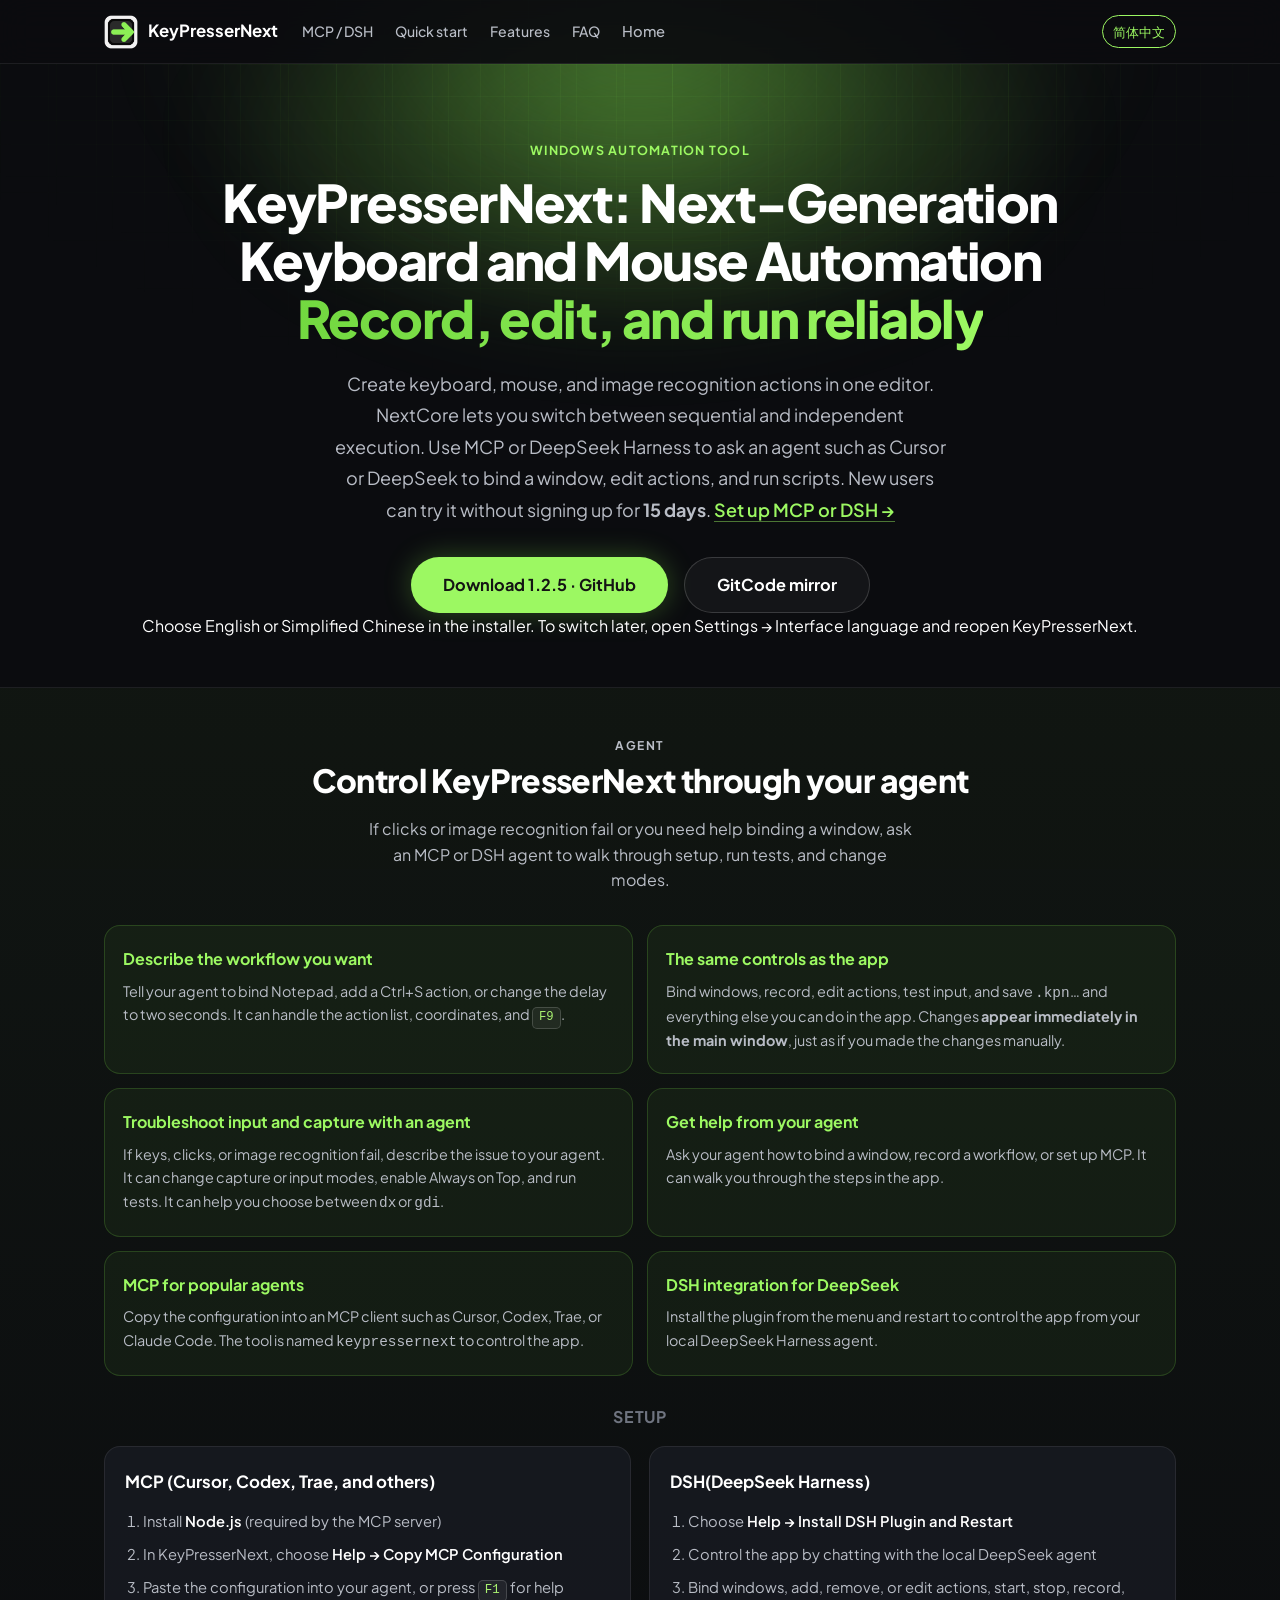
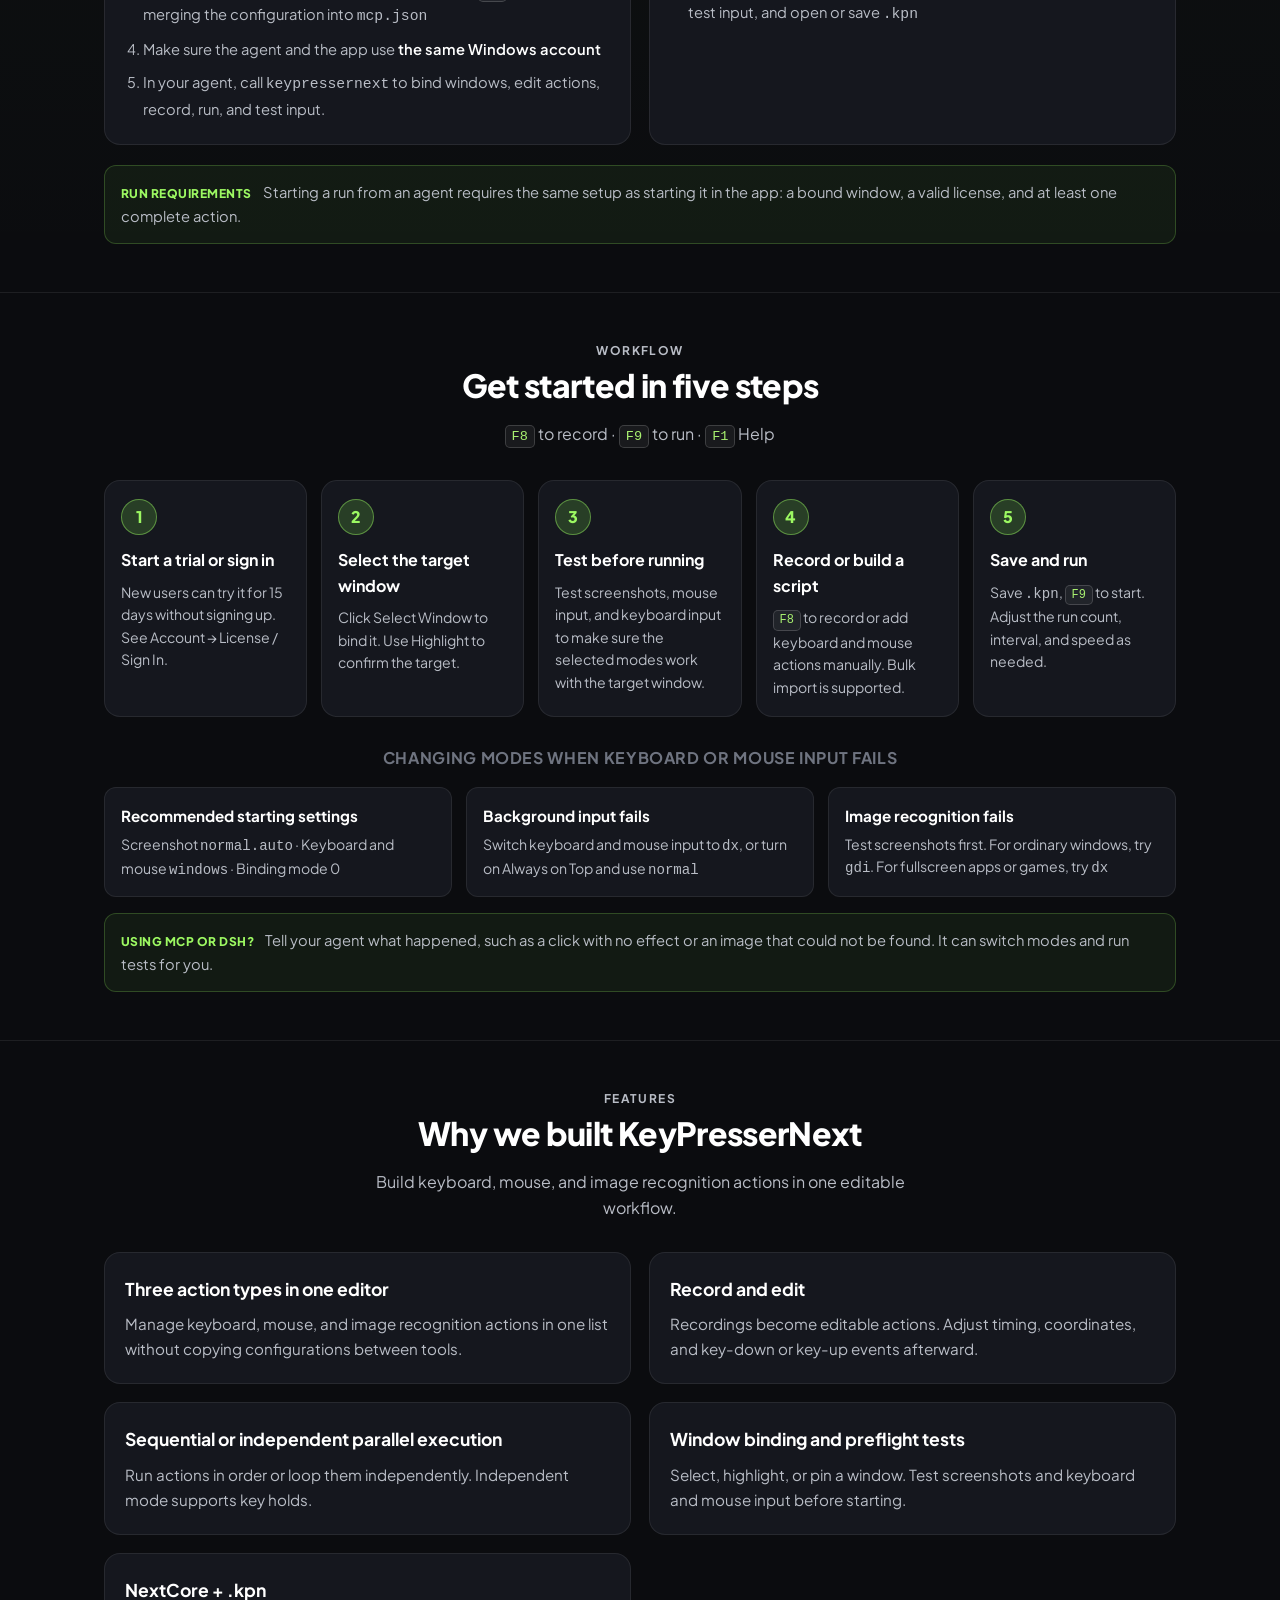
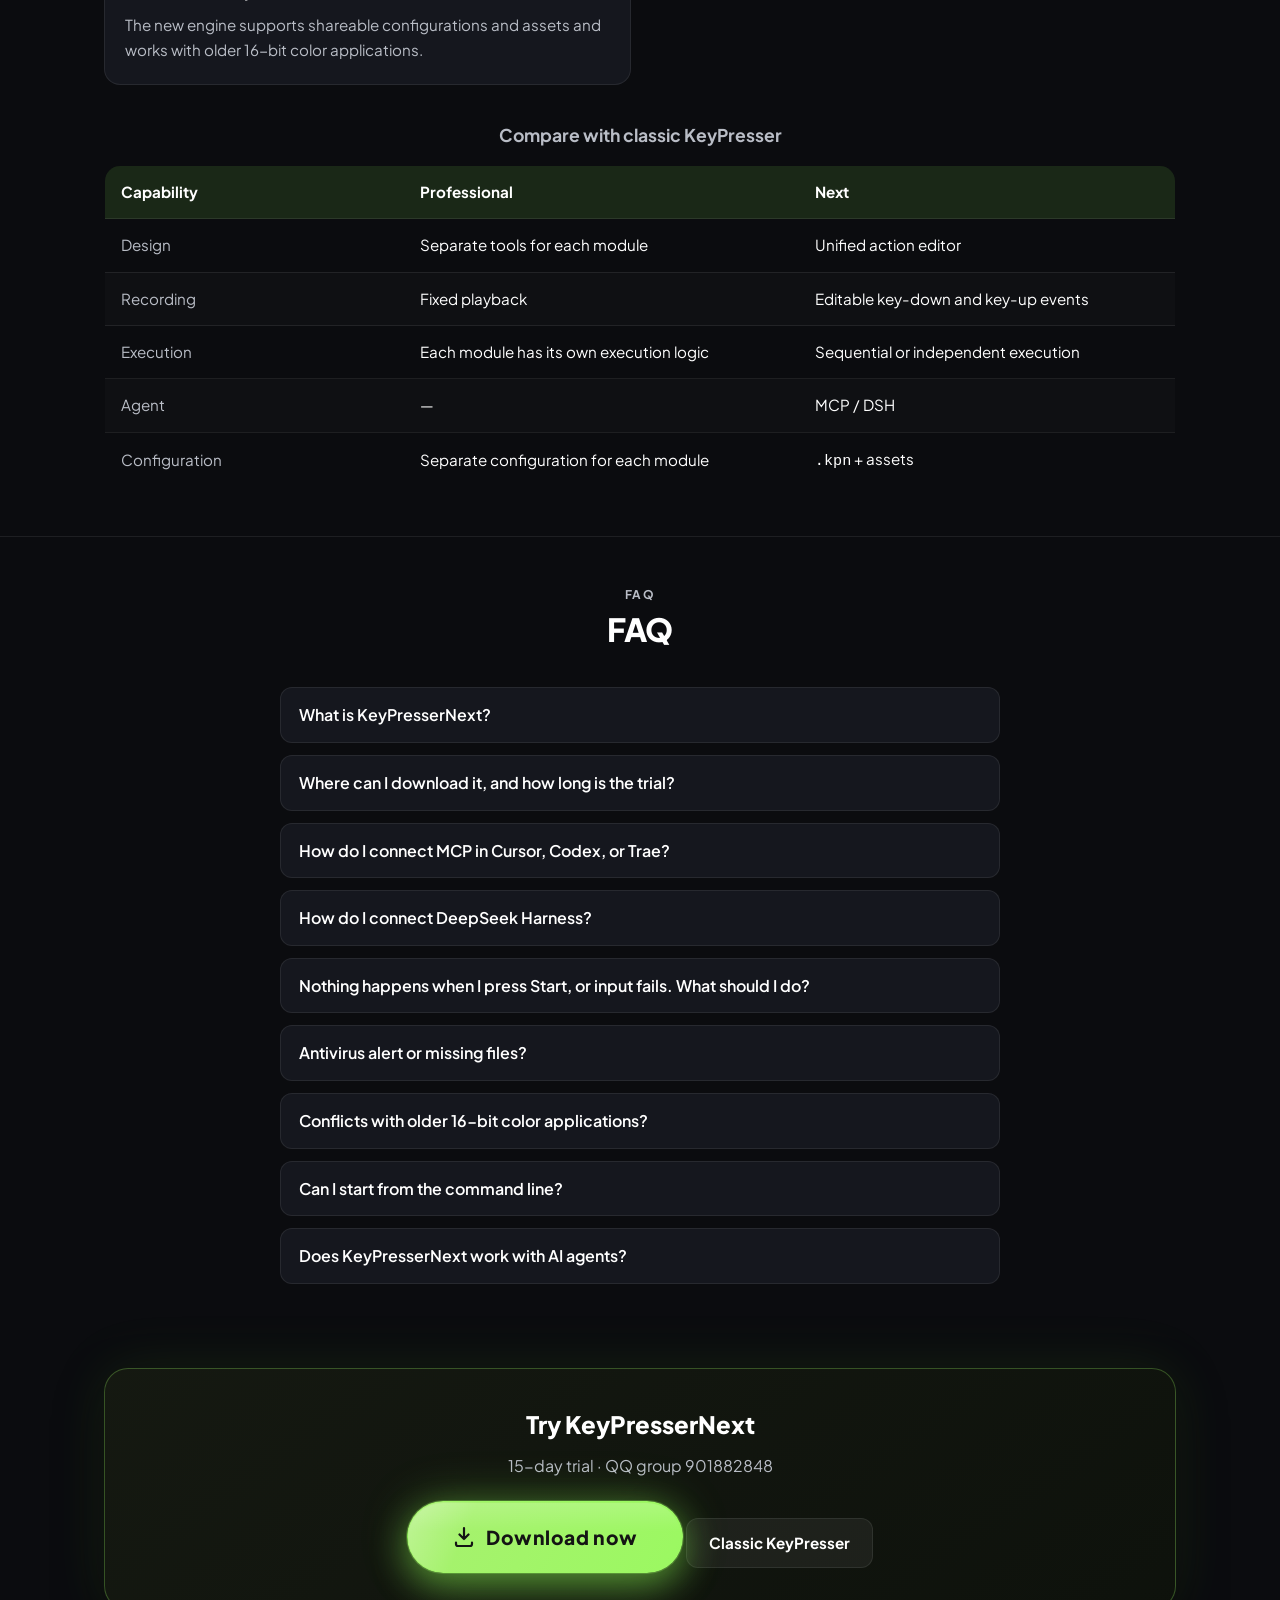
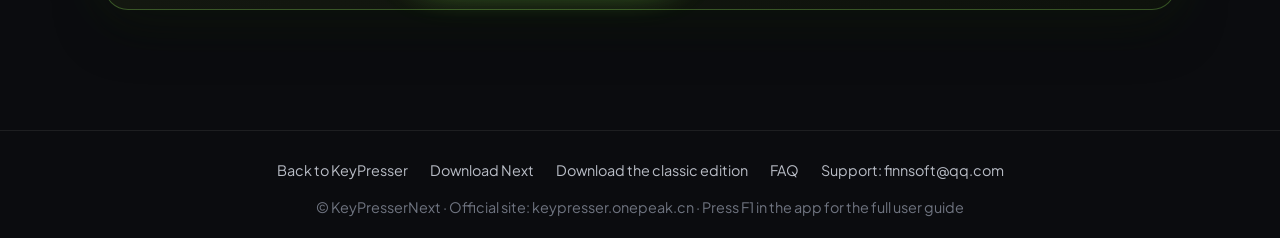
==== commit 19a2fce6: "Explain how to select the interface language" ====
--- a/en.html
+++ b/en.html
@@ -1248,9 +1248,9 @@
             </p>
             <div class="hero-download-buttons">
                 <a class="download-btn primary" href="https://github.com/FinnWang-CN/KeyPresserNext/releases/download/KeyPresserNext1.2.5/KeyPresserNext-1.2.5-setup.exe" target="_blank" rel="noopener noreferrer">Download 1.2.5 · GitHub</a>
-                <a class="download-btn secondary" href="https://gitcode.com/wang161019/Keypressernext/releases/download/KeyPresserNext1.2.5/KeyPresserNext-1.2.5-setup.exe" target="_blank" rel="noopener noreferrer">GitCode mirror</a>
+                <a class="download-btn secondary" href="https://gitcode.com/FinnWang/Keypressernext/releases/download/KeyPresserNext1.2.5/KeyPresserNext-1.2.5-setup.exe" target="_blank" rel="noopener noreferrer">GitCode mirror</a>
             </div>
-            <p>The desktop interface is currently available in Simplified Chinese.</p>
+            <p>Choose English or Simplified Chinese in the installer. To switch later, open Settings → Interface language and reopen KeyPresserNext.</p>
         </div>
     </header>
 
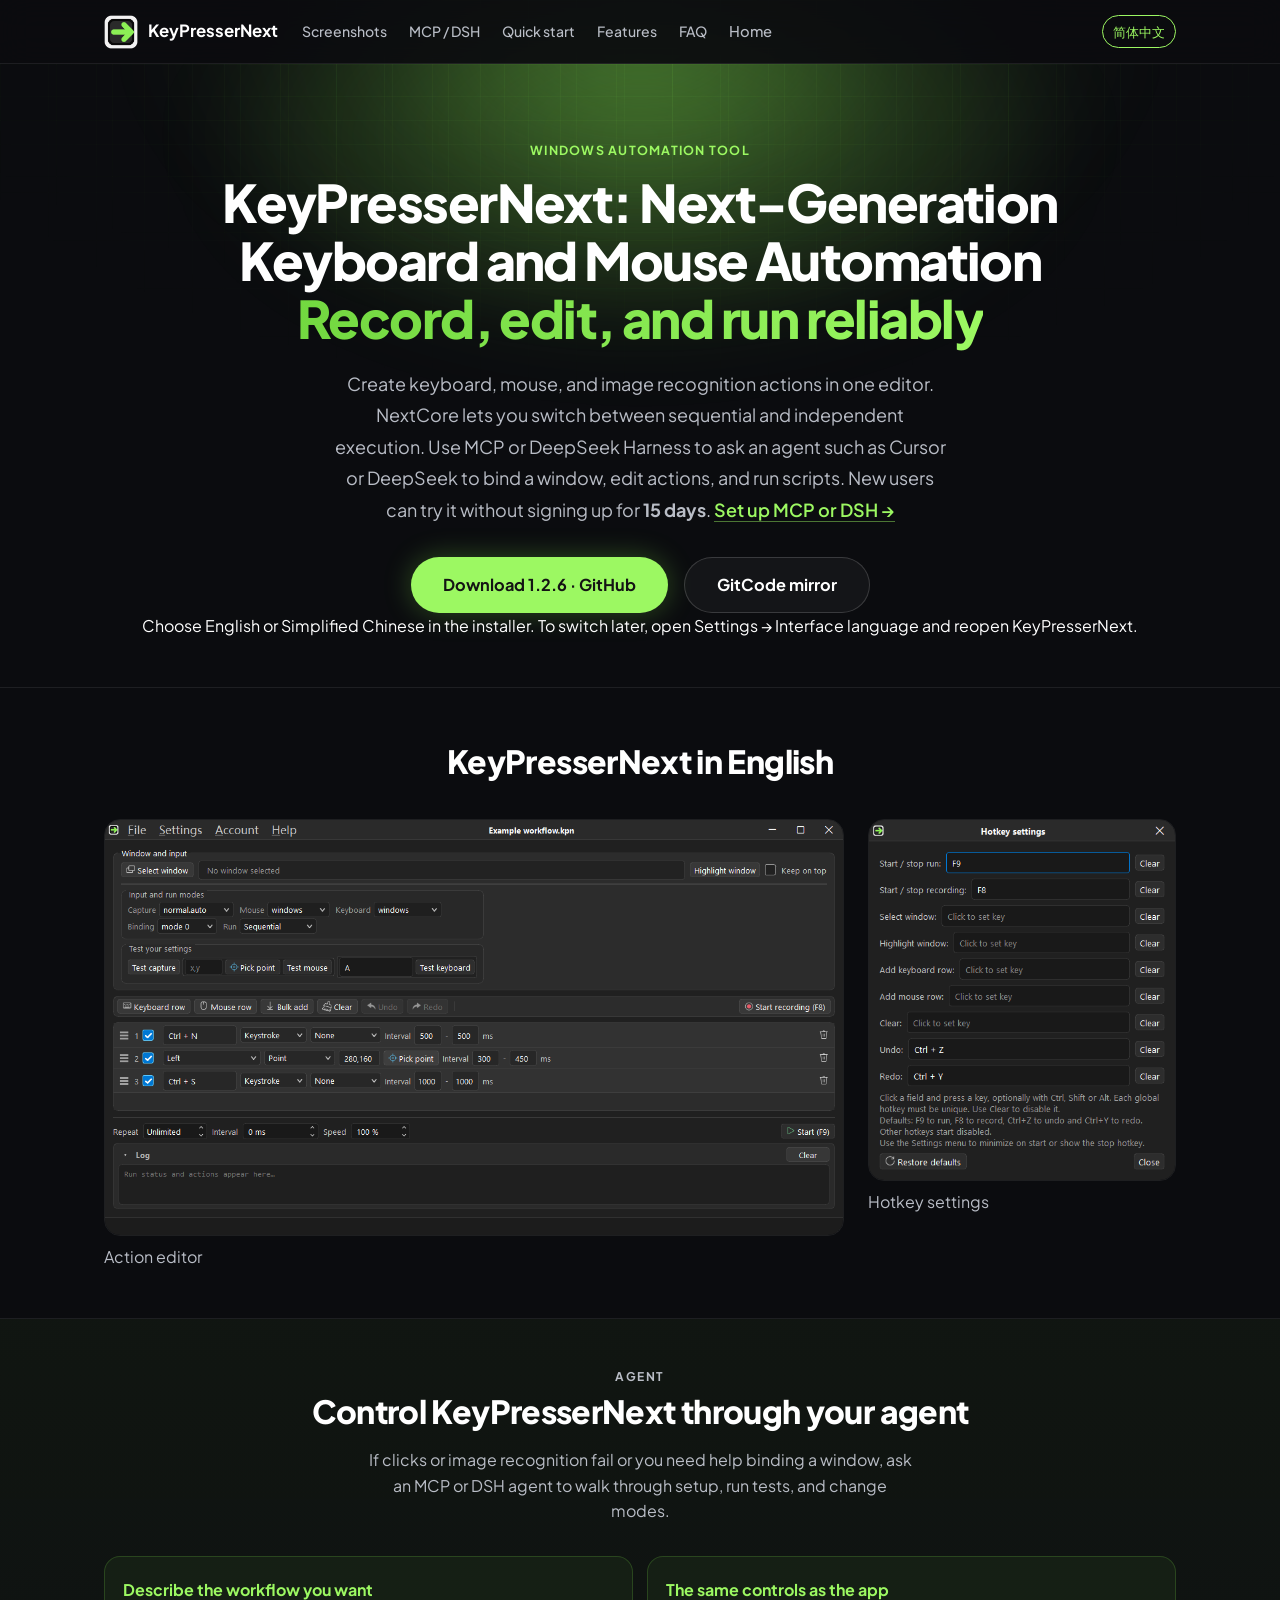
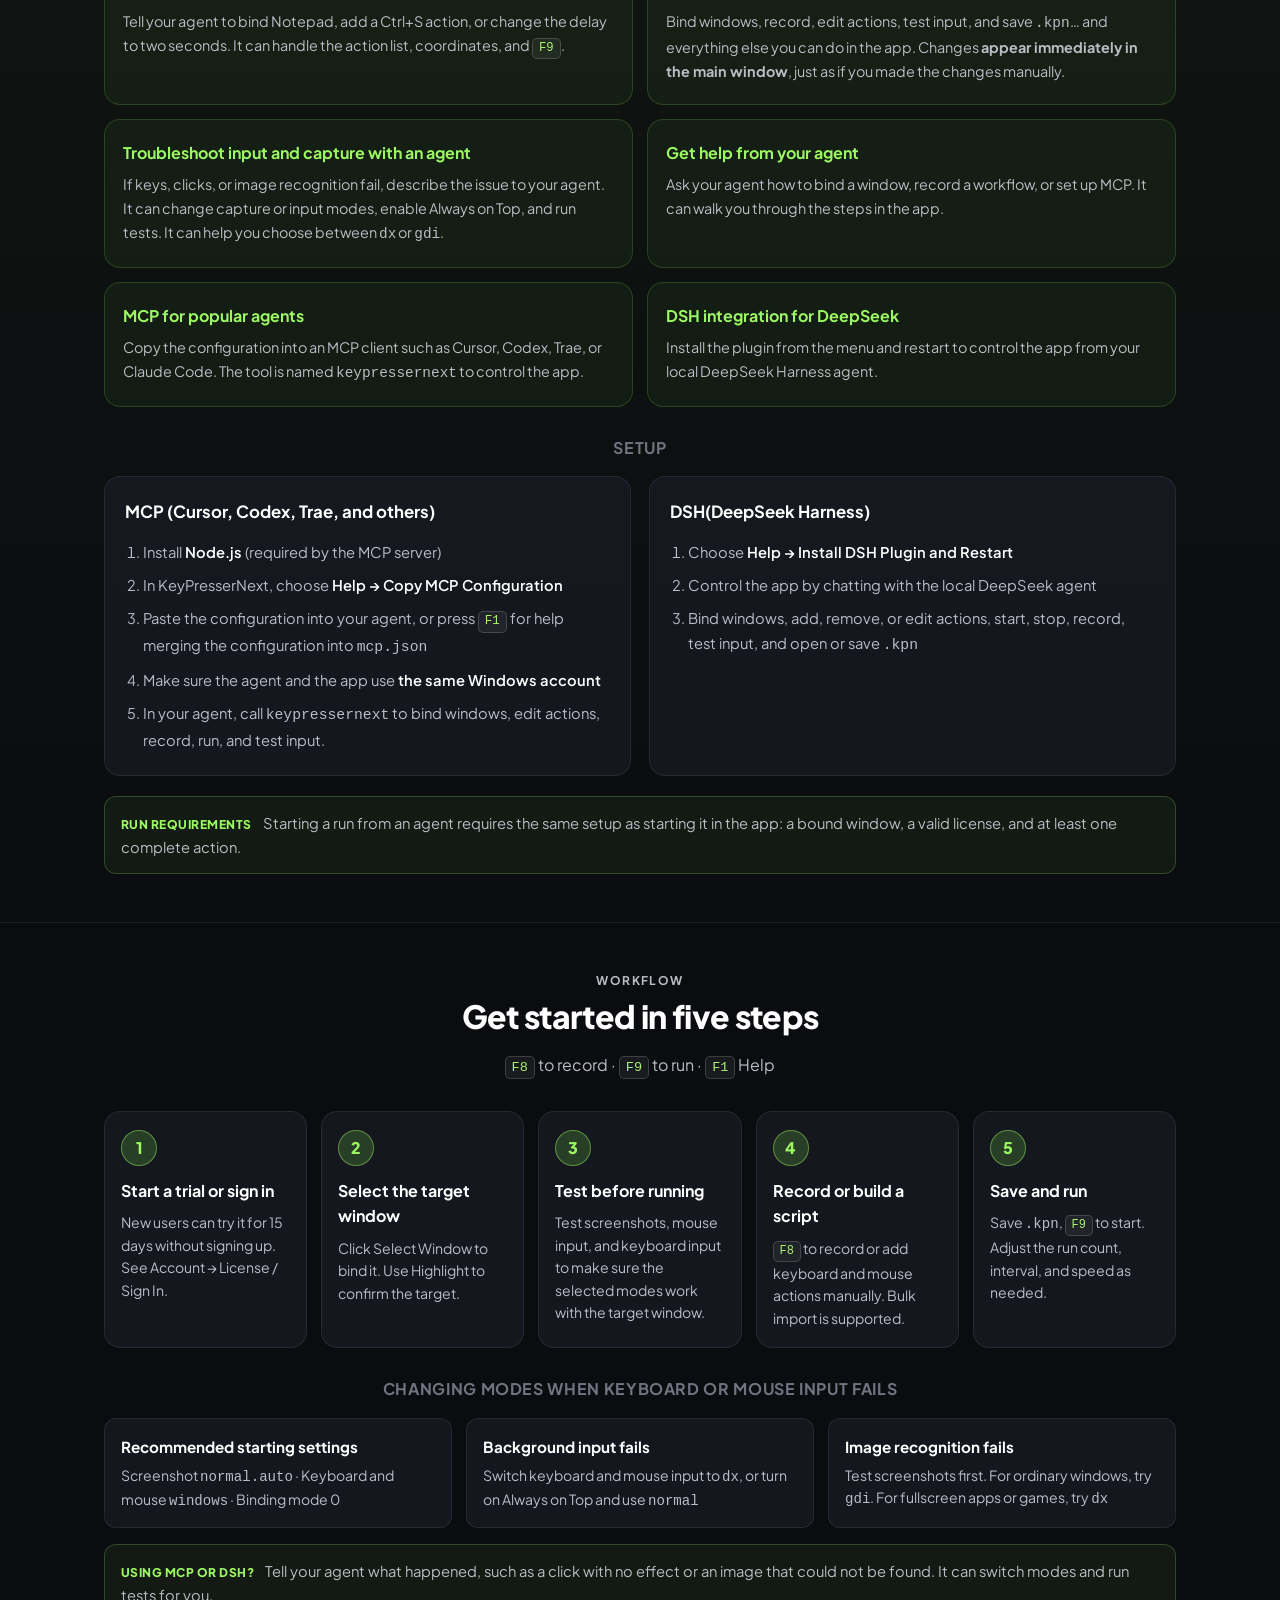
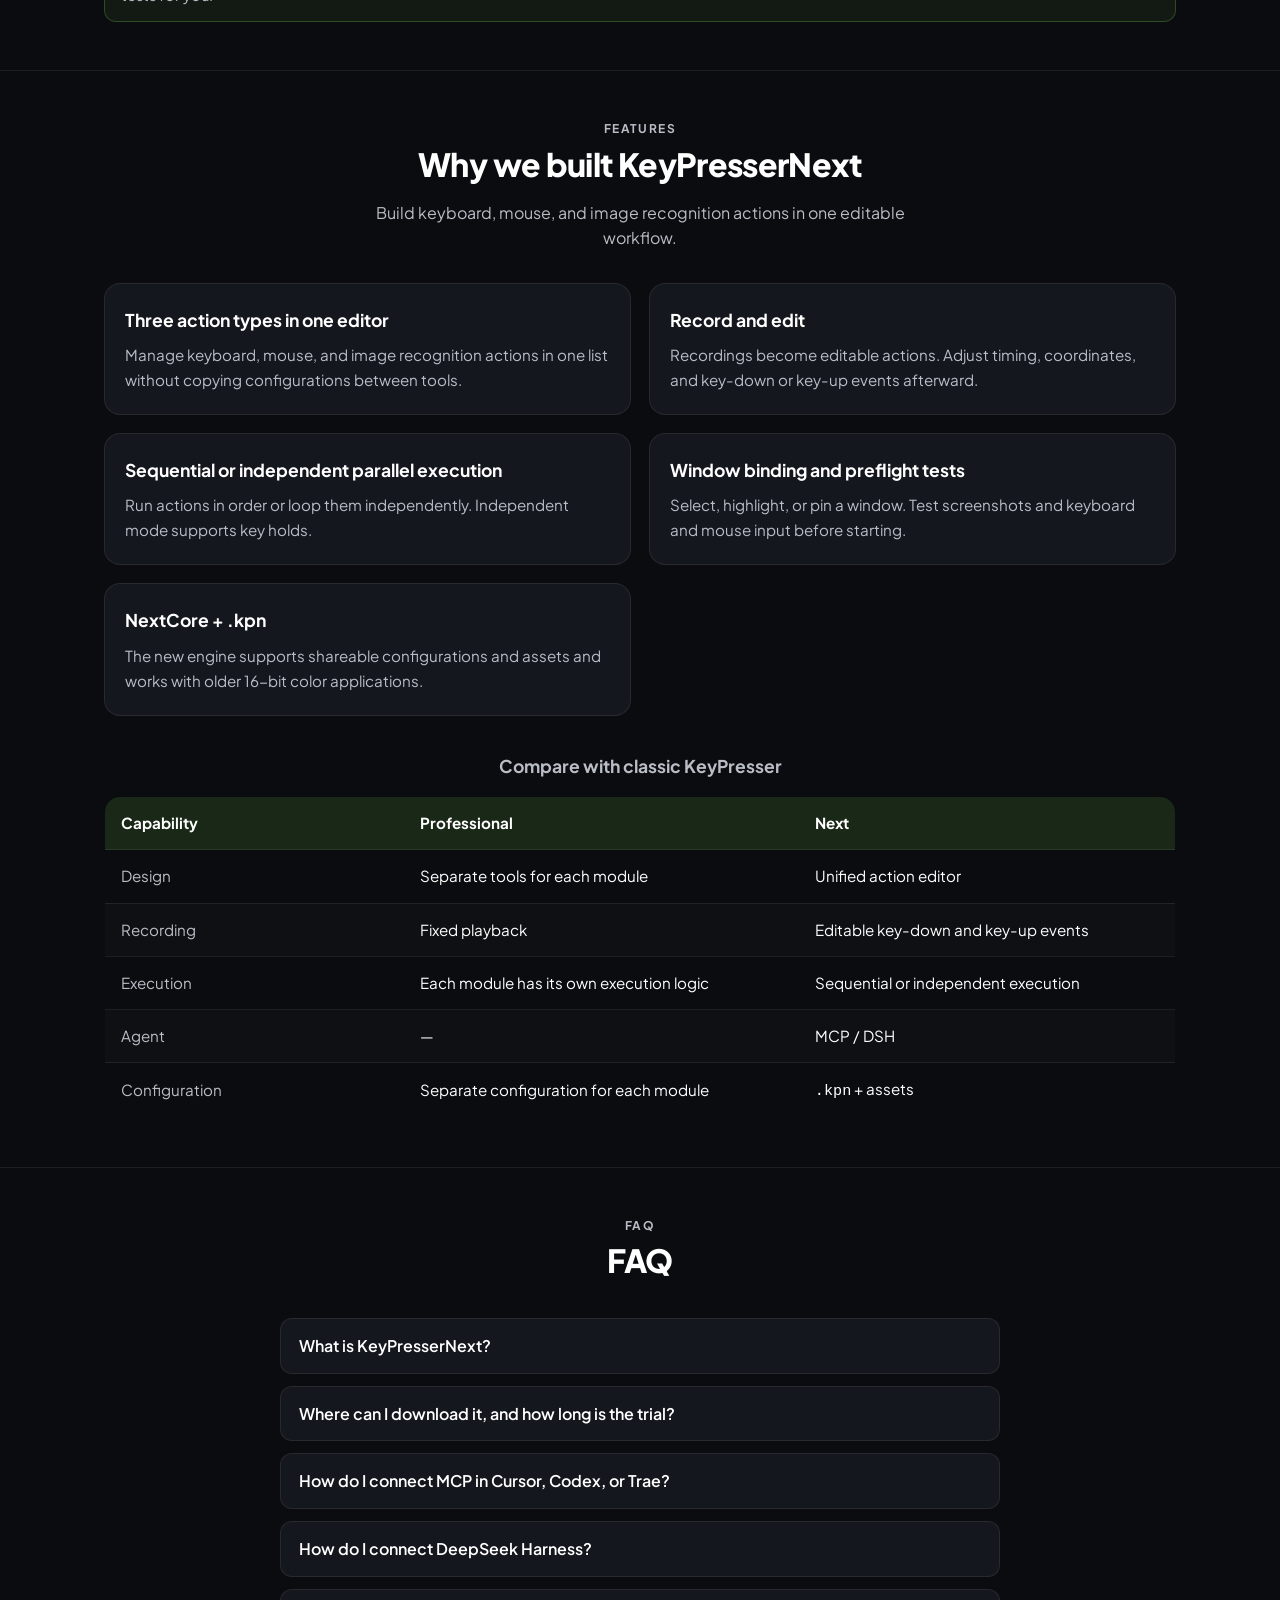
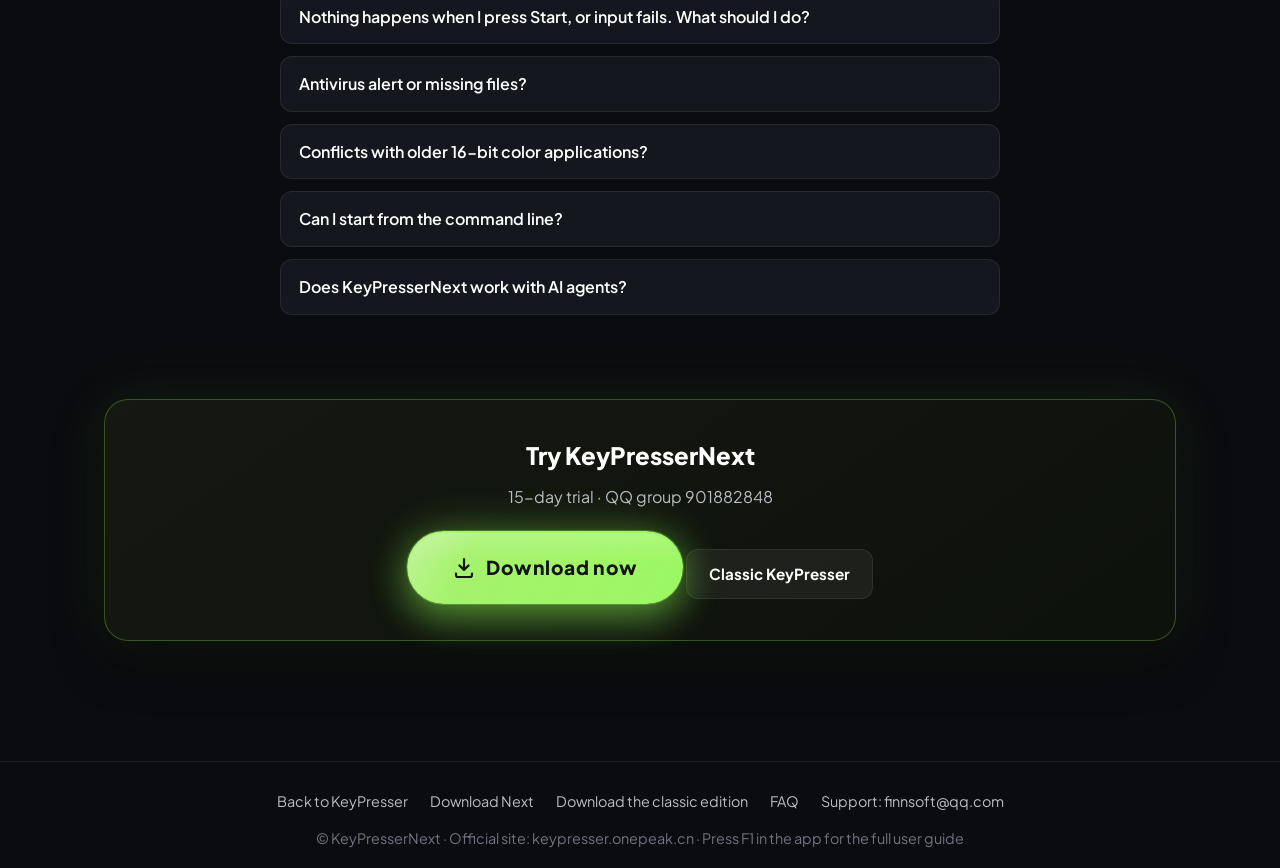
==== commit 189b52a7: "Publish 1.2.6 downloads and English interface screenshots" ====
--- a/en.html
+++ b/en.html
@@ -20,13 +20,13 @@
     <meta property="og:url" content="https://keypressernext.onepeak.cn/en.html">
     <meta property="og:site_name" content="KeyPresserNext">
     <meta property="og:locale" content="en_US">
-    <meta property="og:image" content="https://cdn.jsdelivr.net/gh/wang161113/blogImage@main/img/keypresser-next-ui-1.2.0-dsh.png">
+    <meta property="og:image" content="https://keypressernext.onepeak.cn/editor-en.png">
     <meta property="og:image:alt" content="KeyPresserNext running alongside DeepSeek Harness">
     <meta name="twitter:card" content="summary_large_image">
     <meta name="twitter:title" content="KeyPresserNext — Windows Macro Editor with MCP Support">
     <meta name="twitter:description" content="Download KeyPresserNext for Windows. Record and edit keyboard, mouse, and image actions in one list, then replay them or control the editor with MCP. Try it for 15 days.">
-    <meta name="twitter:image" content="https://cdn.jsdelivr.net/gh/wang161113/blogImage@main/img/keypresser-next-ui-1.2.0-dsh.png">
-    <meta name="twitter:image:alt" content="Preview of KeyPresserNext with DeepSeek Harness">
+    <meta name="twitter:image" content="https://keypressernext.onepeak.cn/editor-en.png">
+    <meta name="twitter:image:alt" content="KeyPresserNext action editor in English">
     <link rel="icon" href="keypresser-next-logo.png" type="image/png">
     <link rel="shortcut icon" href="keypresser-next-logo.png" type="image/png">
     <link rel="apple-touch-icon" href="keypresser-next-logo.png">
@@ -87,7 +87,7 @@
             ]
           },
           "significantLink": [
-            "https://github.com/FinnWang-CN/KeyPresserNext/releases/download/KeyPresserNext1.2.5/KeyPresserNext-1.2.5-setup.exe",
+            "https://github.com/FinnWang-CN/KeyPresserNext/releases/download/KeyPresserNext1.2.6/KeyPresserNext-1.2.6-setup.exe",
             "https://www.bilibili.com/video/BV1tk8c6tEES/",
             "https://keypresser.onepeak.cn/",
             "https://keypresser.onepeak.cn/llms.txt"
@@ -120,7 +120,7 @@
           "applicationSubCategory": "Automation",
           "operatingSystem": "Windows 10, Windows 11",
           "softwareRequirements": "Windows 10 or later",
-          "softwareVersion": "1.2.5",
+          "softwareVersion": "1.2.6",
           "inLanguage": ["zh-CN", "en"],
           "isAccessibleForFree": true,
           "slogan": "Record, edit, and run reliably",
@@ -143,8 +143,8 @@
           ],
           "description": "KeyPresserNext is the next generation of KeyPresser for Windows. With MCP and DeepSeek Harness, agents such as Cursor, Claude Code, and Codex can select windows, edit actions, and run scripts. The NextCore engine runs keyboard, mouse, and image recognition actions sequentially or independently from one editable list. Available now.",
           "url": "https://keypressernext.onepeak.cn/en.html",
-          "downloadUrl": "https://github.com/FinnWang-CN/KeyPresserNext/releases/download/KeyPresserNext1.2.5/KeyPresserNext-1.2.5-setup.exe",
-          "installUrl": "https://github.com/FinnWang-CN/KeyPresserNext/releases/download/KeyPresserNext1.2.5/KeyPresserNext-1.2.5-setup.exe",
+          "downloadUrl": "https://github.com/FinnWang-CN/KeyPresserNext/releases/download/KeyPresserNext1.2.6/KeyPresserNext-1.2.6-setup.exe",
+          "installUrl": "https://github.com/FinnWang-CN/KeyPresserNext/releases/download/KeyPresserNext1.2.6/KeyPresserNext-1.2.6-setup.exe",
           "image": "https://keypresser.onepeak.cn/keypresser-next-logo.png",
           "publisher": {
             "@id": "https://keypresser.onepeak.cn/#organization"
@@ -161,7 +161,7 @@
             "price": "0",
             "priceCurrency": "CNY",
             "availability": "https://schema.org/InStock",
-            "url": "https://github.com/FinnWang-CN/KeyPresserNext/releases/download/KeyPresserNext1.2.5/KeyPresserNext-1.2.5-setup.exe",
+            "url": "https://github.com/FinnWang-CN/KeyPresserNext/releases/download/KeyPresserNext1.2.6/KeyPresserNext-1.2.6-setup.exe",
             "description": "The installer is free. New users can try it for 15 days without signing up. Continued use requires a membership."
           }
         },
@@ -1211,6 +1211,34 @@
             .nav-links a[href^="#"] { display: none; }
         }
         /* enrich:end */
+
+        .screenshot-grid {
+            display: grid;
+            grid-template-columns: minmax(0, 2.4fr) minmax(0, 1fr);
+            align-items: start;
+            gap: 24px;
+        }
+        .screenshot-grid a {
+            display: block;
+            border-radius: var(--radius);
+            border: 1px solid var(--border);
+            overflow: hidden;
+        }
+        .screenshot-grid a:hover,
+        .screenshot-grid a:focus-visible { border-color: var(--accent); }
+        .screenshot-grid img {
+            display: block;
+            width: 100%;
+            height: auto;
+        }
+        .screenshot-grid figcaption {
+            margin-top: 8px;
+            color: var(--text-secondary);
+        }
+        @media (max-width: 760px) {
+            .screenshot-grid { grid-template-columns: 1fr; }
+            .screenshot-grid figure:last-child { max-width: 460px; }
+        }
     </style>
     <link rel="stylesheet" href="language.css">
     <script src="language.js" defer></script>
@@ -1228,6 +1256,7 @@
                 <span>KeyPresserNext</span>
             </a>
             <div class="nav-links">
+                <a href="#screenshots">Screenshots</a>
                 <a href="#agent">MCP / DSH</a>
                 <a href="#workflow">Quick start</a>
                 <a href="#features">Features</a>
@@ -1247,12 +1276,34 @@
                 <a href="#agent">Set up MCP or DSH →</a>
             </p>
             <div class="hero-download-buttons">
-                <a class="download-btn primary" href="https://github.com/FinnWang-CN/KeyPresserNext/releases/download/KeyPresserNext1.2.5/KeyPresserNext-1.2.5-setup.exe" target="_blank" rel="noopener noreferrer">Download 1.2.5 · GitHub</a>
-                <a class="download-btn secondary" href="https://gitcode.com/FinnWang/Keypressernext/releases/download/KeyPresserNext1.2.5/KeyPresserNext-1.2.5-setup.exe" target="_blank" rel="noopener noreferrer">GitCode mirror</a>
+                <a id="download" class="download-btn primary" href="https://github.com/FinnWang-CN/KeyPresserNext/releases/download/KeyPresserNext1.2.6/KeyPresserNext-1.2.6-setup.exe" target="_blank" rel="noopener noreferrer">Download 1.2.6 · GitHub</a>
+                <a class="download-btn secondary" href="https://gitcode.com/FinnWang/Keypressernext/releases/download/KeyPresserNext1.2.6/KeyPresserNext-1.2.6-setup.exe" target="_blank" rel="noopener noreferrer">GitCode mirror</a>
             </div>
             <p>Choose English or Simplified Chinese in the installer. To switch later, open Settings → Interface language and reopen KeyPresserNext.</p>
         </div>
     </header>
+
+    <section class="section" id="screenshots" aria-labelledby="screenshots-title">
+        <div class="container">
+            <div class="section-head">
+                <h2 id="screenshots-title">KeyPresserNext in English</h2>
+            </div>
+            <div class="screenshot-grid">
+                <figure>
+                    <a href="editor-en.png" aria-label="View full-size action editor screenshot">
+                        <img src="editor-en.png" width="1200" height="675" loading="lazy" alt="KeyPresserNext in English showing window binding, sequential run mode, and three keyboard and mouse actions">
+                    </a>
+                    <figcaption>Action editor</figcaption>
+                </figure>
+                <figure>
+                    <a href="shortcuts-en.png" aria-label="View full-size hotkey settings screenshot">
+                        <img src="shortcuts-en.png" width="460" height="541" loading="lazy" alt="English Hotkey settings dialog showing F9 for running and F8 for recording">
+                    </a>
+                    <figcaption>Hotkey settings</figcaption>
+                </figure>
+            </div>
+        </div>
+    </section>
 
     <section class="section section-agent" id="agent">
         <div class="container">
@@ -1457,7 +1508,7 @@
                 </details>
                 <details>
                     <summary>Where can I download it, and how long is the trial?</summary>
-                    <div class="faq-a">Use either download button or open <a href="https://github.com/FinnWang-CN/KeyPresserNext/releases/download/KeyPresserNext1.2.5/KeyPresserNext-1.2.5-setup.exe" target="_blank" rel="noopener noreferrer">the installer</a>. New installations include a trial of <strong>15 days</strong>. The classic edition is still available on the <a href="https://keypresser.onepeak.cn/index-en.html#download">downloads page</a>. Continued use requires a membership.</div>
+                    <div class="faq-a">Use either download button or open <a href="https://github.com/FinnWang-CN/KeyPresserNext/releases/download/KeyPresserNext1.2.6/KeyPresserNext-1.2.6-setup.exe" target="_blank" rel="noopener noreferrer">the installer</a>. New installations include a trial of <strong>15 days</strong>. The classic edition is still available on the <a href="https://keypresser.onepeak.cn/index-en.html#download">downloads page</a>. Continued use requires a membership.</div>
                 </details>
                 <details>
                     <summary>How do I connect MCP in Cursor, Codex, or Trae?</summary>
@@ -1497,7 +1548,7 @@
                 <h2>Try KeyPresserNext</h2>
                 <p>15-day trial · QQ group 901882848</p>
                 <div class="hero-actions" style="margin-bottom: 0;">
-                    <a class="btn btn-download" href="https://github.com/FinnWang-CN/KeyPresserNext/releases/download/KeyPresserNext1.2.5/KeyPresserNext-1.2.5-setup.exe" target="_blank" rel="noopener noreferrer">
+                    <a class="btn btn-download" href="https://github.com/FinnWang-CN/KeyPresserNext/releases/download/KeyPresserNext1.2.6/KeyPresserNext-1.2.6-setup.exe" target="_blank" rel="noopener noreferrer">
                         <svg class="dl-icon" viewBox="0 0 24 24" fill="none" aria-hidden="true">
                             <path d="M12 3v11m0 0l-4.5-4.5M12 14l4.5-4.5" stroke="currentColor" stroke-width="2.2" stroke-linecap="round" stroke-linejoin="round"/>
                             <path d="M4 17.5V19a2 2 0 002 2h12a2 2 0 002-2v-1.5" stroke="currentColor" stroke-width="2.2" stroke-linecap="round"/>
@@ -1513,7 +1564,7 @@
     <footer>
         <div class="container">
             <a href="https://keypresser.onepeak.cn/index-en.html">Back to KeyPresser</a>
-            <a href="https://github.com/FinnWang-CN/KeyPresserNext/releases/download/KeyPresserNext1.2.5/KeyPresserNext-1.2.5-setup.exe" target="_blank" rel="noopener noreferrer">Download Next</a>
+            <a href="https://github.com/FinnWang-CN/KeyPresserNext/releases/download/KeyPresserNext1.2.6/KeyPresserNext-1.2.6-setup.exe" target="_blank" rel="noopener noreferrer">Download Next</a>
             <a href="https://keypresser.onepeak.cn/index-en.html#download">Download the classic edition</a>
             <a href="#faq">FAQ</a>
             <a href="mailto:finnsoft@qq.com">Support: finnsoft@qq.com</a>
